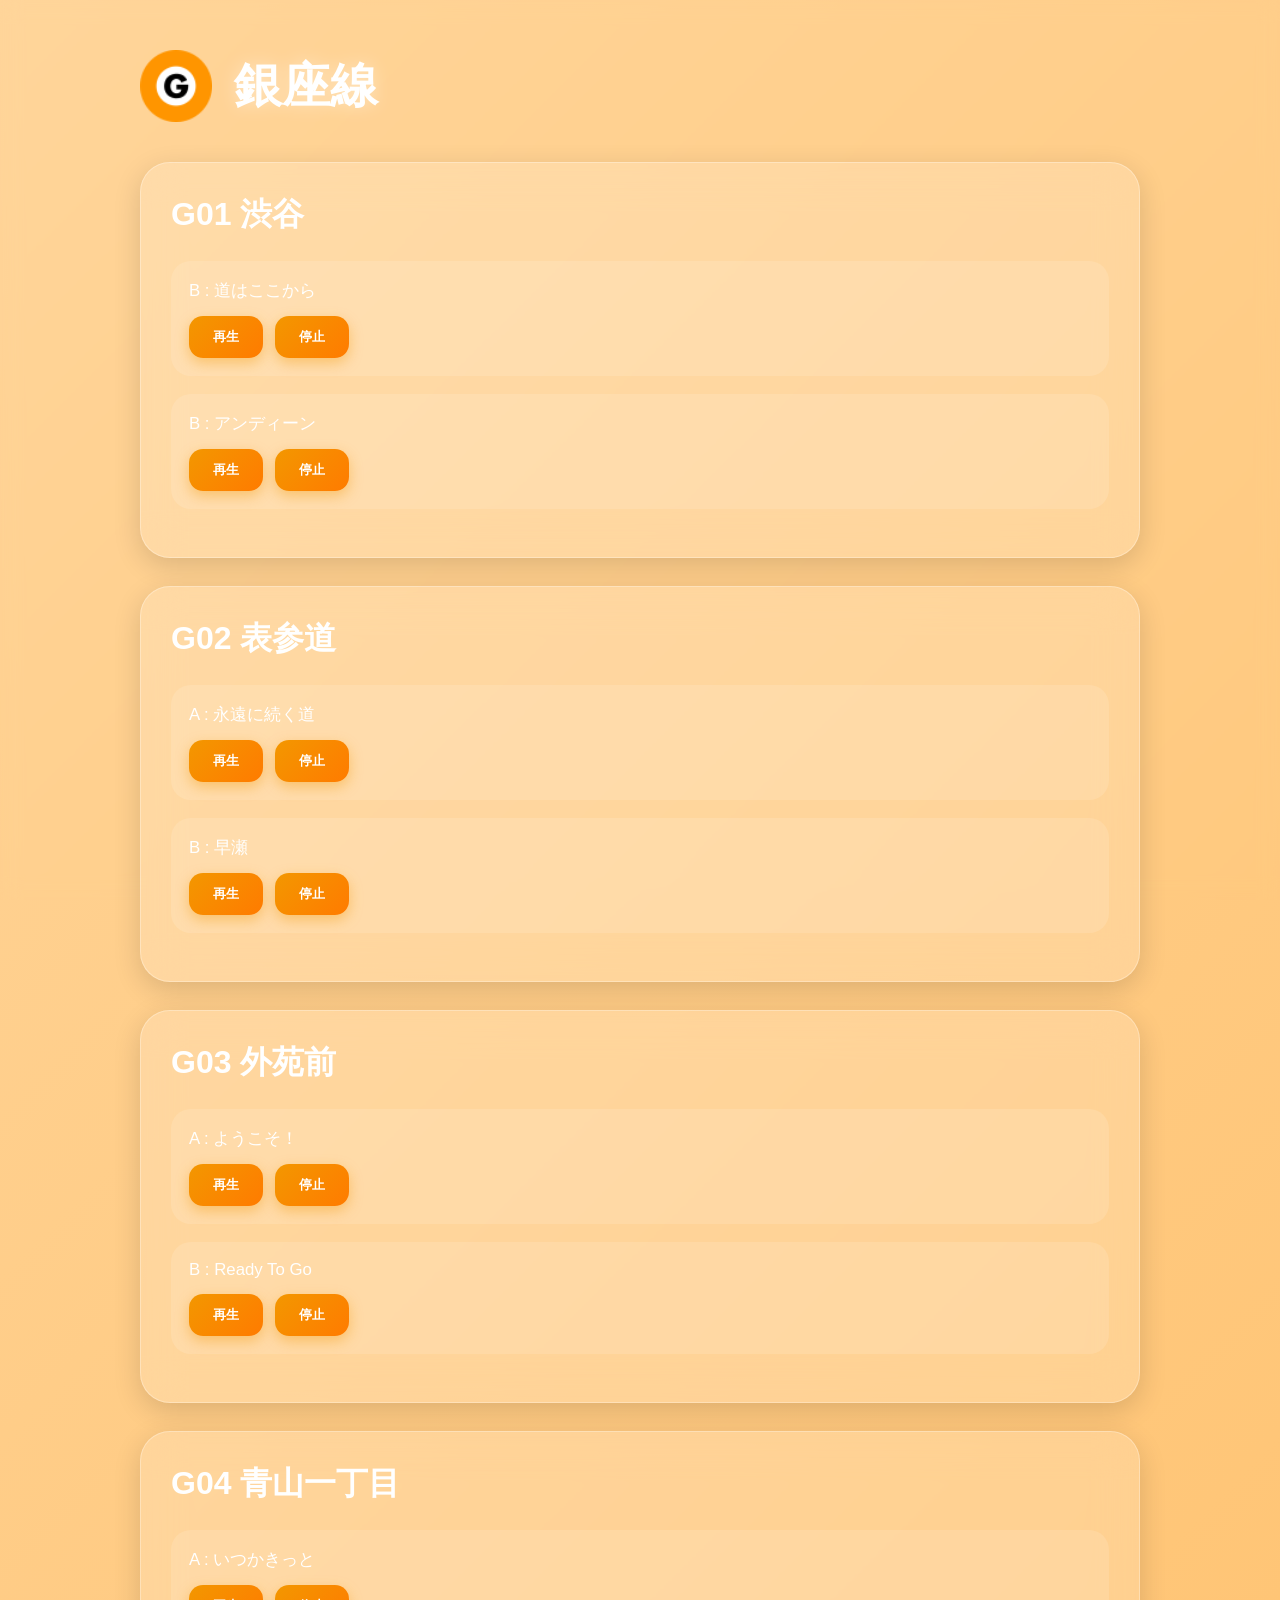
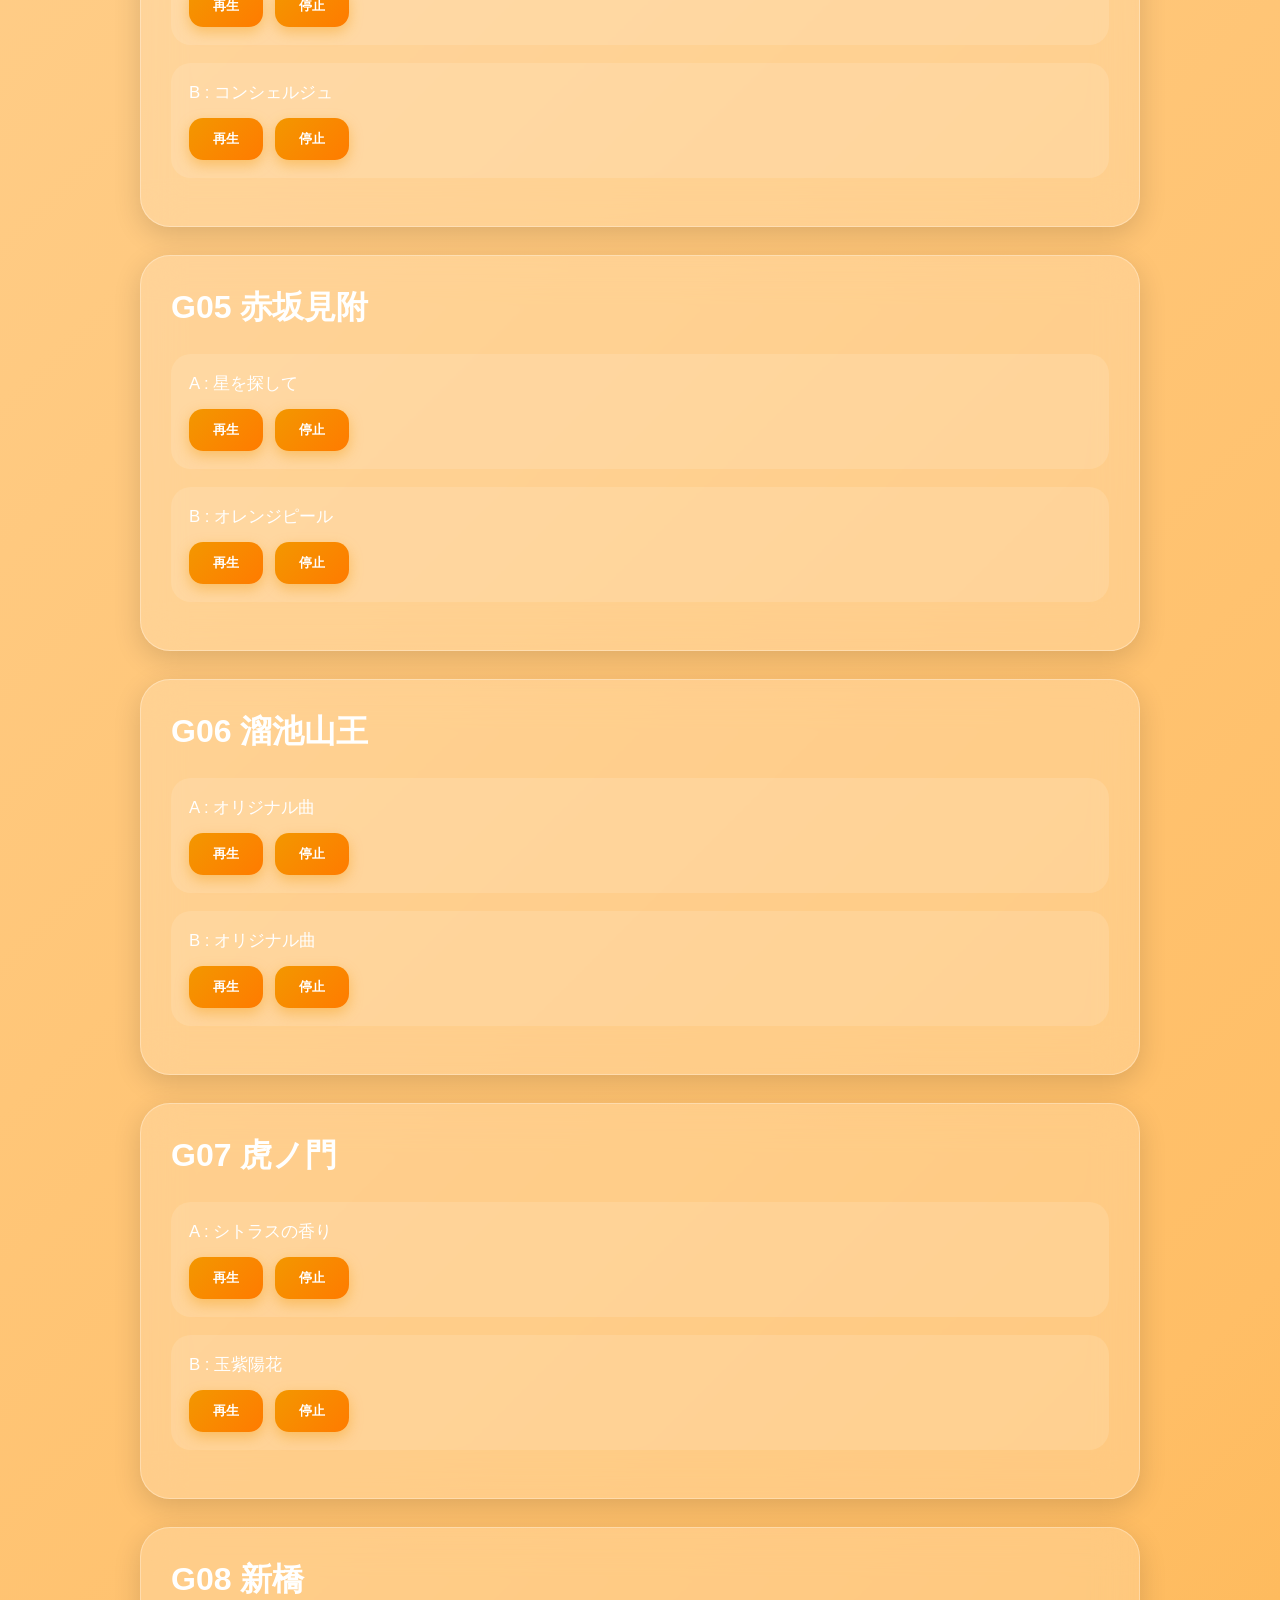
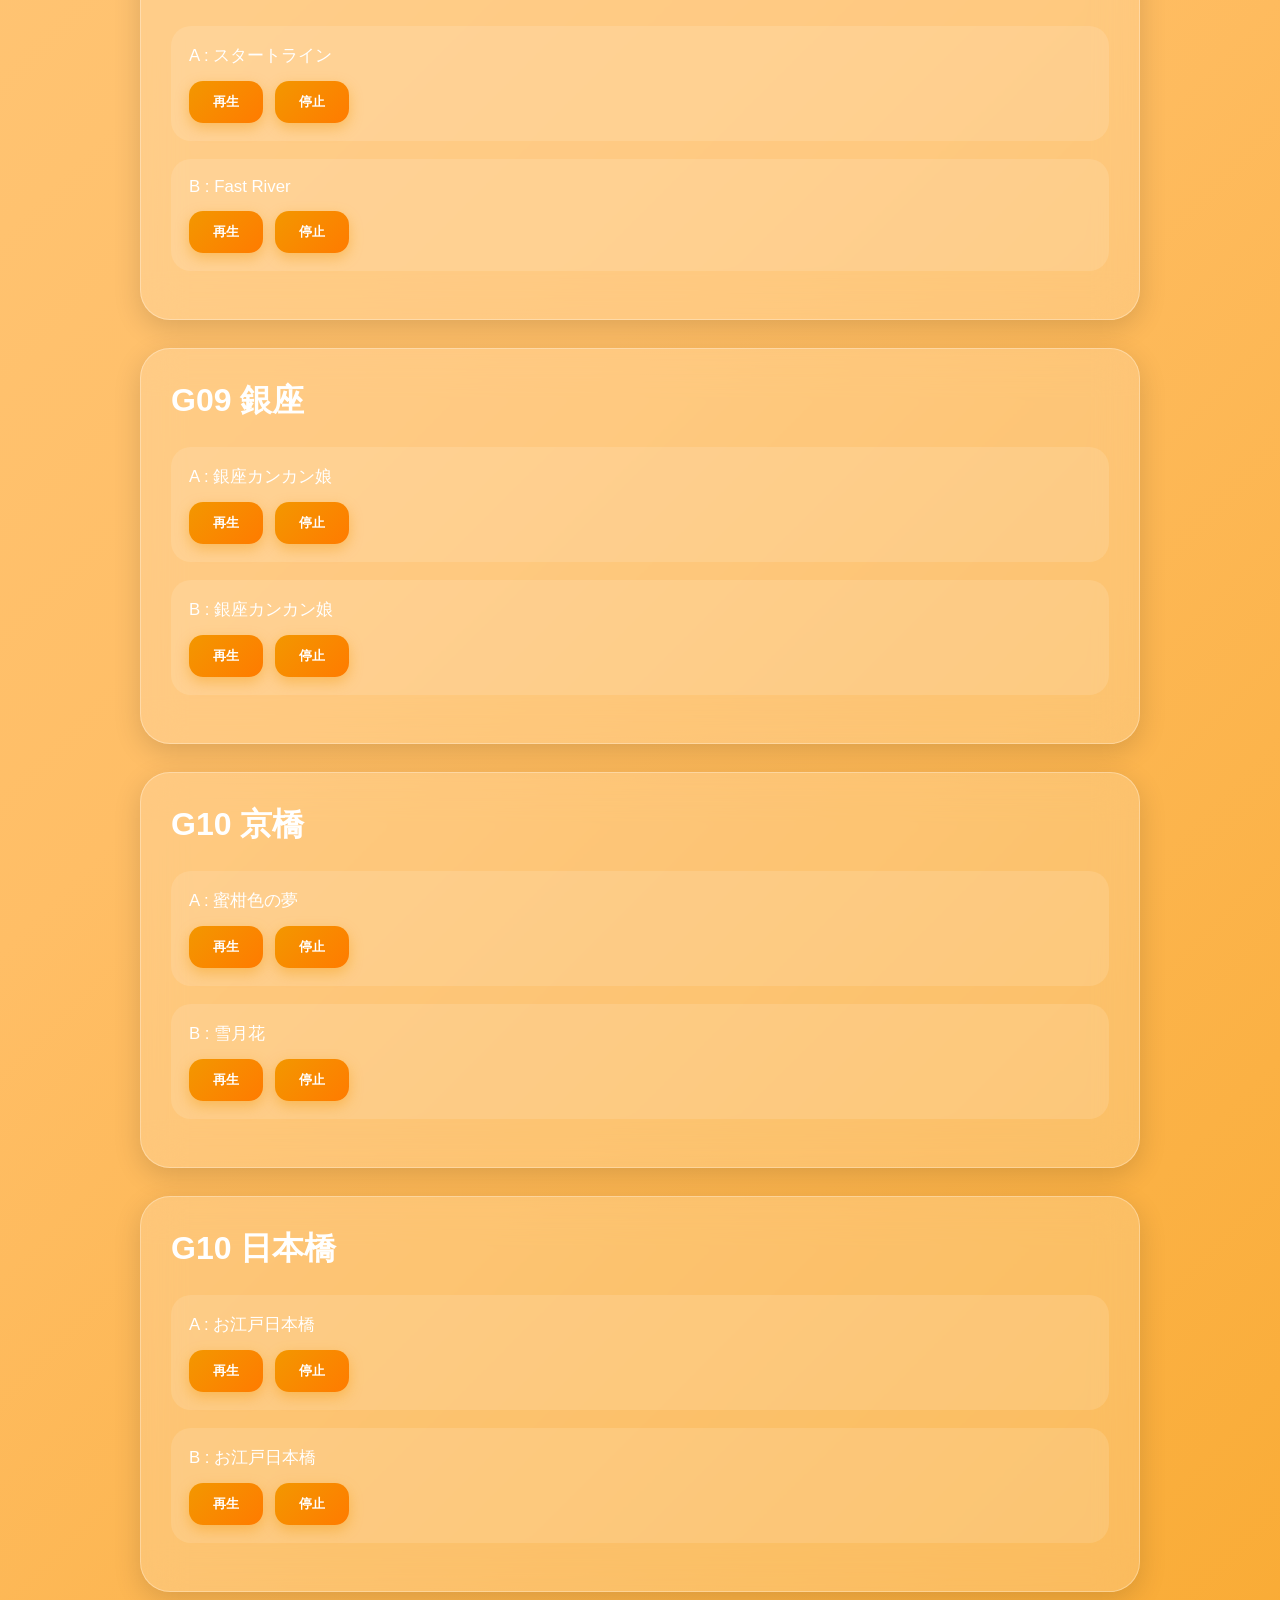
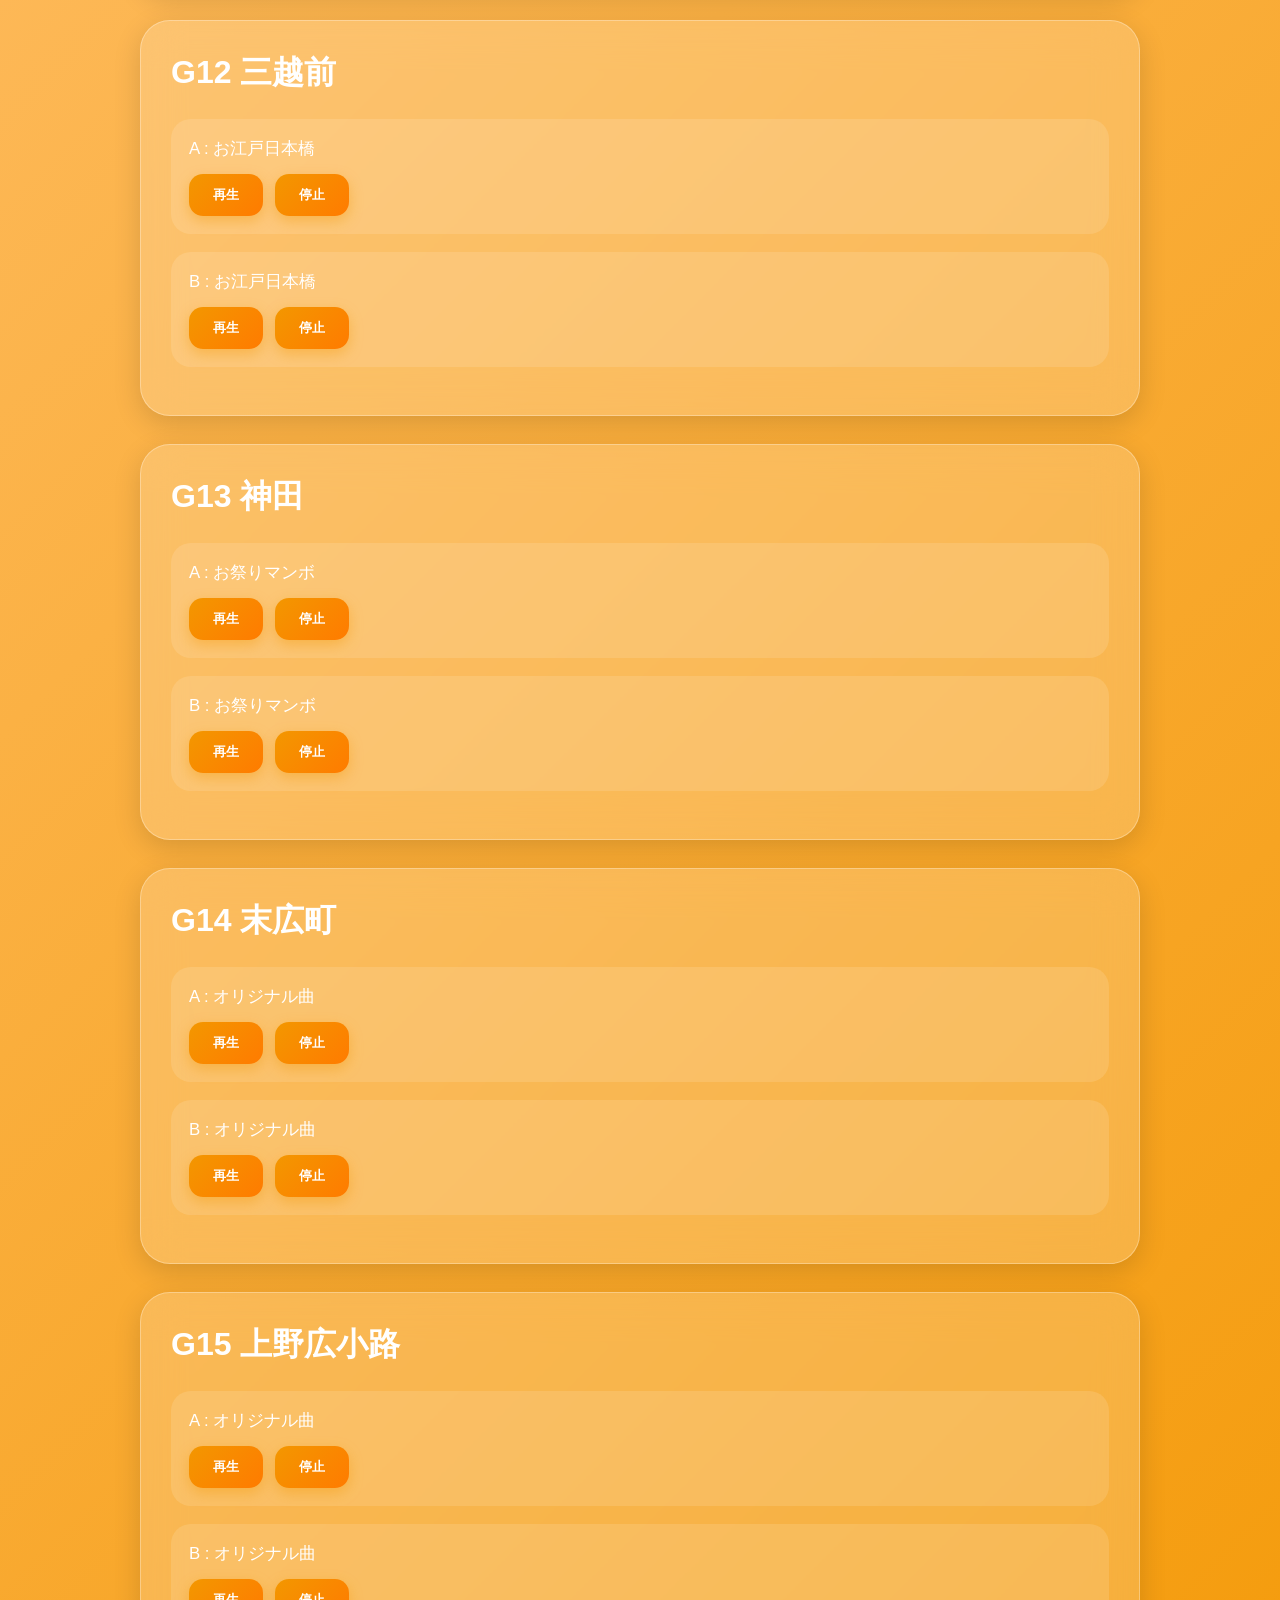
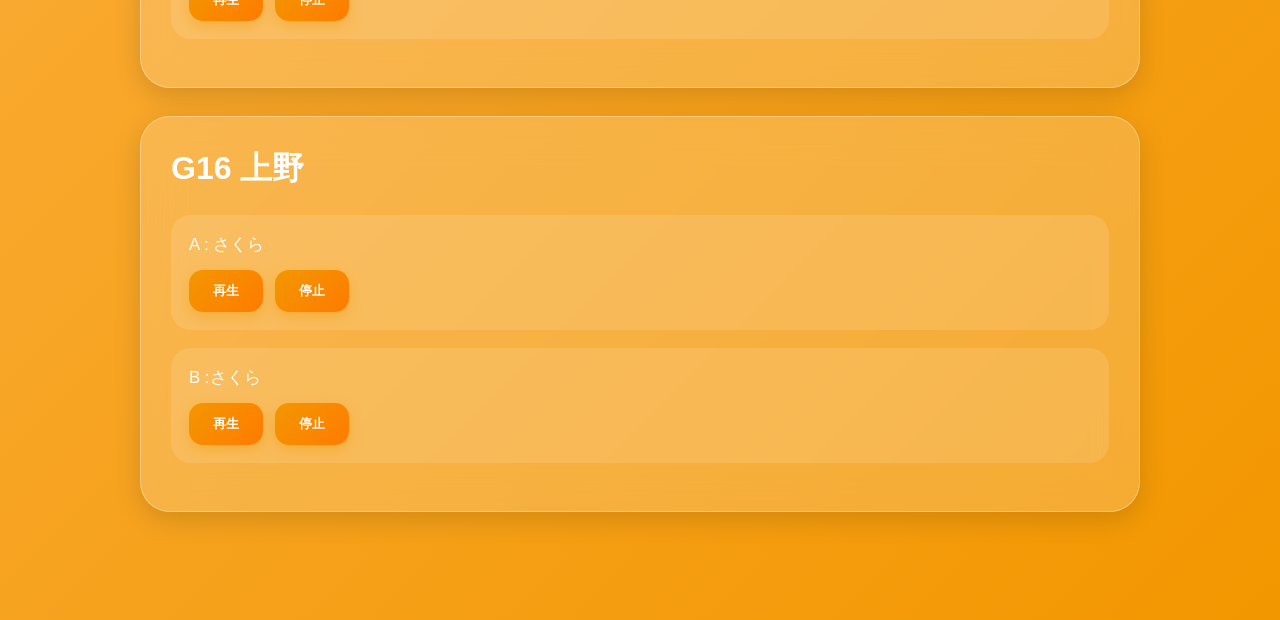
==== ginza-line/index.html @ ce6c0437 "Update index.html" ====
<!DOCTYPE html>
<html lang="ja">
<head>

  <meta charset="UTF-8">

  <meta
    name="viewport"
    content="width=device-width, initial-scale=1.0"
  >

  <title>銀座線 駅メロ</title>

  <link rel="stylesheet" href="style.css">

</head>

<body>

  <div class="bg-image"></div>

  <main class="container">

    <!-- 路線タイトル -->
    <div class="line-title">

      <img
        src="icons/ginza.png"
        class="line-icon"
      >

      <h1>銀座線</h1>

    </div>





    <!-- G01 渋谷 -->
    <section class="station-card">

      <h2 class="station-name">
        G01 渋谷
      </h2>

      <div class="melody-item">

        <div class="melody-title">
          B : 道はここから
        </div>

        <div class="button-group">

        <button onclick="playMusic('audio/G01B1.mp3')">
            再生
          </button>

          <button onclick="stopMusic()">
            停止
          </button>

        </div>

      </div>

      <div class="melody-item">

        <div class="melody-title">
          B : アンディーン
        </div>

        <div class="button-group">

          <button onclick="playMusic('audio/G01B2.mp3')">
            再生
          </button>

          <button onclick="stopMusic()">
            停止
          </button>

        </div>

      </div>

    </section>





    <!-- G02 表参道 -->
    <section class="station-card">

      <h2 class="station-name">
        G02 表参道
      </h2>

      <div class="melody-item">

        <div class="melody-title">
          A : 永遠に続く道
        </div>

        <div class="button-group">

          <button onclick="playMusic('audio/G02A1.mp3')">
            再生
          </button>

          <button onclick="stopMusic()">
            停止
          </button>

        </div>

      </div>

      <div class="melody-item">

        <div class="melody-title">
          B : 早瀬
        </div>

        <div class="button-group">

          <button onclick="playMusic('audio/G02B1.mp3')">
            再生
          </button>

          <button onclick="stopMusic()">
            停止
          </button>

        </div>

      </div>

    </section>





    <!-- G03 外苑前 -->
    <section class="station-card">

      <h2 class="station-name">
        G03 外苑前
      </h2>

      <div class="melody-item">

        <div class="melody-title">
          A : ようこそ！
        </div>

        <div class="button-group">

          <button onclick="playMusic('audio/G03A1.mp3')">
            再生
          </button>

          <button onclick="stopMusic()">
            停止
          </button>

        </div>

      </div>

      <div class="melody-item">

        <div class="melody-title">
          B : Ready To Go
        </div>

        <div class="button-group">

          <button onclick="playMusic('audio/G03B1.mp3')">
            再生
          </button>

          <button onclick="stopMusic()">
            停止
          </button>

        </div>

      </div>

    </section>





    <!-- G04 青山一丁目 -->
    <section class="station-card">

      <h2 class="station-name">
        G04 青山一丁目
      </h2>

      <div class="melody-item">

        <div class="melody-title">
          A : いつかきっと
        </div>

        <div class="button-group">

          <button onclick="playMusic('audio/G04A1.mp3')">
            再生
          </button>

          <button onclick="stopMusic()">
            停止
          </button>

        </div>

      </div>

      <div class="melody-item">

        <div class="melody-title">
          B : コンシェルジュ
        </div>

        <div class="button-group">

          <button onclick="playMusic('audio/G04B1.mp3')">
            再生
          </button>

          <button onclick="stopMusic()">
            停止
          </button>

        </div>

      </div>

    </section>





    <!-- G05 赤坂見附 -->
    <section class="station-card">

      <h2 class="station-name">
        G05 赤坂見附
      </h2>

      <div class="melody-item">

        <div class="melody-title">
          A : 星を探して
        </div>

        <div class="button-group">

          <button onclick="playMusic('audio/G05A1.mp3')">
            再生
          </button>

          <button onclick="stopMusic()">
            停止
          </button>

        </div>

      </div>

      <div class="melody-item">

        <div class="melody-title">
          B : オレンジピール
        </div>

        <div class="button-group">

          <button onclick="playMusic('audio/G05B1.mp3')">
            再生
          </button>

          <button onclick="stopMusic()">
            停止
          </button>

        </div>

      </div>

    </section>





    <!-- G06 溜池山王 -->
    <section class="station-card">

      <h2 class="station-name">
        G06 溜池山王
      </h2>

      <div class="melody-item">

        <div class="melody-title">
          A : オリジナル曲
        </div>

        <div class="button-group">

          <button onclick="playMusic('audio/G06A1.mp3')">
            再生
          </button>

          <button onclick="stopMusic()">
            停止
          </button>

        </div>

      </div>

      <div class="melody-item">

        <div class="melody-title">
          B : オリジナル曲
        </div>

        <div class="button-group">

          <button onclick="playMusic('audio/G06B1.mp3')">
            再生
          </button>

          <button onclick="stopMusic()">
            停止
          </button>

        </div>

      </div>

    </section>





    <!-- G07 虎ノ門 -->
    <section class="station-card">

      <h2 class="station-name">
        G07 虎ノ門
      </h2>

      <div class="melody-item">

        <div class="melody-title">
          A : シトラスの香り
        </div>

        <div class="button-group">

          <button onclick="playMusic('audio/G07A1.mp3')">
            再生
          </button>

          <button onclick="stopMusic()">
            停止
          </button>

        </div>

      </div>

      <div class="melody-item">

        <div class="melody-title">
          B : 玉紫陽花
        </div>

        <div class="button-group">

          <button onclick="playMusic('audio/G07B1.mp3')">
            再生
          </button>

          <button onclick="stopMusic()">
            停止
          </button>

        </div>

      </div>

    </section>





    <!-- G08 新橋 -->
    <section class="station-card">

      <h2 class="station-name">
        G08 新橋
      </h2>

      <div class="melody-item">

        <div class="melody-title">
          A : スタートライン
        </div>

        <div class="button-group">

          <button onclick="playMusic('audio/G08A1.mp3')">
            再生
          </button>

          <button onclick="stopMusic()">
            停止
          </button>

        </div>

      </div>

      <div class="melody-item">

        <div class="melody-title">
          B : Fast River
        </div>

        <div class="button-group">

          <button onclick="playMusic('audio/G08B1.mp3')">
            再生
          </button>

          <button onclick="stopMusic()">
            停止
          </button>

        </div>

      </div>

    </section>





    <!-- G09 銀座 -->
    <section class="station-card">

      <h2 class="station-name">
        G09 銀座
      </h2>

      <div class="melody-item">

        <div class="melody-title">
          A : 銀座カンカン娘
        </div>

        <div class="button-group">

          <button onclick="playMusic('audio/G09A1.mp3')">
            再生
          </button>

          <button onclick="stopMusic()">
            停止
          </button>

        </div>

      </div>

      <div class="melody-item">

        <div class="melody-title">
          B : 銀座カンカン娘
        </div>

        <div class="button-group">

          <button onclick="playMusic('audio/G09B1.mp3')">
            再生
          </button>

          <button onclick="stopMusic()">
            停止
          </button>

        </div>

      </div>

    </section>

    <section class="station-card">

  <h2 class="station-name">
    G10 京橋
  </h2>

  <div class="melody-item">

    <div class="melody-title">
      A : 蜜柑色の夢
    </div>

    <div class="button-group">

      <button onclick="playMusic('audio/G10A1.mp3')">
        再生
      </button>

      <button onclick="stopMusic()">
        停止
      </button>

    </div>

  </div>

      <div class="melody-item">

    <div class="melody-title">
      B : 雪月花
    </div>

    <div class="button-group">

      <button onclick="playMusic('audio/G10B1.mp3')">
        再生
      </button>

      <button onclick="stopMusic()">
        停止
      </button>

    </div>

  </div>
      
</section>

  <section class="station-card">

  <h2 class="station-name">
    G10 日本橋
  </h2>

  <div class="melody-item">

    <div class="melody-title">
      A : お江戸日本橋
    </div>

    <div class="button-group">

      <button onclick="playMusic('audio/G11A1.mp3')">
        再生
      </button>

      <button onclick="stopMusic()">
        停止
      </button>

    </div>

  </div>

      <div class="melody-item">

    <div class="melody-title">
      B : お江戸日本橋
    </div>

    <div class="button-group">

      <button onclick="playMusic('audio/G11B1.mp3')">
        再生
      </button>

      <button onclick="stopMusic()">
        停止
      </button>

    </div>

  </div>
      
</section>

      <section class="station-card">

  <h2 class="station-name">
    G12 三越前
  </h2>

  <div class="melody-item">

    <div class="melody-title">
      A : お江戸日本橋
    </div>

    <div class="button-group">

      <button onclick="playMusic('audio/G12A1.mp3')">
        再生
      </button>

      <button onclick="stopMusic()">
        停止
      </button>

    </div>

  </div>

      <div class="melody-item">

    <div class="melody-title">
      B : お江戸日本橋
    </div>

    <div class="button-group">

      <button onclick="playMusic('audio/G12B1.mp3')">
        再生
      </button>

      <button onclick="stopMusic()">
        停止
      </button>

    </div>

  </div>
      
</section>

      <section class="station-card">

  <h2 class="station-name">
    G13 神田
  </h2>

  <div class="melody-item">

    <div class="melody-title">
      A : お祭りマンボ
    </div>

    <div class="button-group">

      <button onclick="playMusic('audio/G13A1.mp3')">
        再生
      </button>

      <button onclick="stopMusic()">
        停止
      </button>

    </div>

  </div>

      <div class="melody-item">

    <div class="melody-title">
      B : お祭りマンボ
    </div>

    <div class="button-group">

      <button onclick="playMusic('audio/G13B1.mp3')">
        再生
      </button>

      <button onclick="stopMusic()">
        停止
      </button>

    </div>

  </div>
      
</section>

      <section class="station-card">

  <h2 class="station-name">
    G14 末広町
  </h2>

  <div class="melody-item">

    <div class="melody-title">
      A : オリジナル曲
    </div>

    <div class="button-group">

      <button onclick="playMusic('audio/G14A1.mp3')">
        再生
      </button>

      <button onclick="stopMusic()">
        停止
      </button>

    </div>

  </div>

      <div class="melody-item">

    <div class="melody-title">
      B : オリジナル曲
    </div>

    <div class="button-group">

      <button onclick="playMusic('audio/G14B1.mp3')">
        再生
      </button>

      <button onclick="stopMusic()">
        停止
      </button>

    </div>

  </div>
      
</section>

</section>

      <section class="station-card">

  <h2 class="station-name">
    G15 上野広小路
  </h2>

  <div class="melody-item">

    <div class="melody-title">
      A : オリジナル曲
    </div>

    <div class="button-group">

      <button onclick="playMusic('audio/G15A1.mp3')">
        再生
      </button>

      <button onclick="stopMusic()">
        停止
      </button>

    </div>

  </div>

      <div class="melody-item">

    <div class="melody-title">
      B : オリジナル曲
    </div>

    <div class="button-group">

      <button onclick="playMusic('audio/G15B1.mp3')">
        再生
      </button>

      <button onclick="stopMusic()">
        停止
      </button>

    </div>

  </div>
      
</section>

    </section>

      <section class="station-card">

  <h2 class="station-name">
    G16 上野
  </h2>

  <div class="melody-item">

    <div class="melody-title">
      A : さくら
    </div>

    <div class="button-group">

      <button onclick="playMusic('audio/G16A1.mp3')">
        再生
      </button>

      <button onclick="stopMusic()">
        停止
      </button>

    </div>

  </div>

      <div class="melody-item">

    <div class="melody-title">
      B :さくら 
    </div>

    <div class="button-group">

      <button onclick="playMusic('audio/G16B1.mp3')">
        再生
      </button>

      <button onclick="stopMusic()">
        停止
      </button>

    </div>

  </div>
      
</section>


    
  </main>
  
<audio id="audio-player"></audio>
  
  <script src="script.js"></script>

</body>
</html>
---- ginza-line/style.css ----
*{
  margin:0;
  padding:0;
  box-sizing:border-box;
}

body{

  font-family:
    "Hiragino Sans",
    "Yu Gothic",
    sans-serif;

  min-height:100vh;

  overflow-x:hidden;

  color:white;

  background:
    linear-gradient(
      135deg,
      #ffd59a,
      #ffbe66,
      #f39700
    );
}

/* 背景車両 */
.bg-image{

  position:fixed;

  inset:0;

  background-image:
    url("images/ginza_train.png");

  background-size:cover;
  background-position:center;

  opacity:0.13;

  z-index:-2;
}

/* ガラス */
body::before{

  content:"";

  position:fixed;

  inset:0;

  backdrop-filter:blur(10px);

  z-index:-1;
}

.container{

  width:min(1000px,90%);

  margin:auto;

  padding:
    50px 0 80px;
}

/* 路線タイトル */
.line-title{

  display:flex;

  align-items:center;

  gap:22px;

  margin-bottom:40px;
}

/* 路線画像 */
.line-icon{

  width:72px;
  height:72px;

  object-fit:contain;
}

/* タイトル */
.line-title h1{

  font-size:3rem;

  text-shadow:
    0 0 18px rgba(255,255,255,0.4);
}

/* 駅カード */
.station-card{

  background:
    rgba(255,255,255,0.18);

  border:
    1px solid rgba(255,255,255,0.3);

  backdrop-filter:blur(20px);

  border-radius:30px;

  padding:30px;

  margin-bottom:28px;

  box-shadow:
    0 8px 28px rgba(0,0,0,0.14);
}

/* 駅名 */
.station-name{

  font-size:2rem;

  margin-bottom:24px;
}

/* 曲 */
.melody-item{

  background:
    rgba(255,255,255,0.12);

  border-radius:20px;

  padding:18px;

  margin-bottom:18px;
}

/* 曲名 */
.melody-title{

  font-size:1.05rem;

  margin-bottom:14px;
}

/* ボタン */
.button-group{

  display:flex;

  gap:12px;
}

button{

  border:none;

  padding:
    12px 24px;

  border-radius:14px;

  cursor:pointer;

  font-weight:bold;

  color:white;

  background:
    linear-gradient(
      135deg,
      #f39700,
      #ff7b00
    );

  transition:0.25s;

  box-shadow:
    0 5px 14px rgba(243,151,0,0.4);
}

button:hover{

  transform:
    scale(1.04);
}

/* スマホ */
@media(max-width:700px){

  .line-title{

    flex-direction:column;

    align-items:flex-start;
  }

  .line-title h1{

    font-size:2.2rem;
  }

  .station-name{

    font-size:1.5rem;
  }

  .button-group{

    flex-direction:column;
  }

  button{

    width:100%;
  }

}
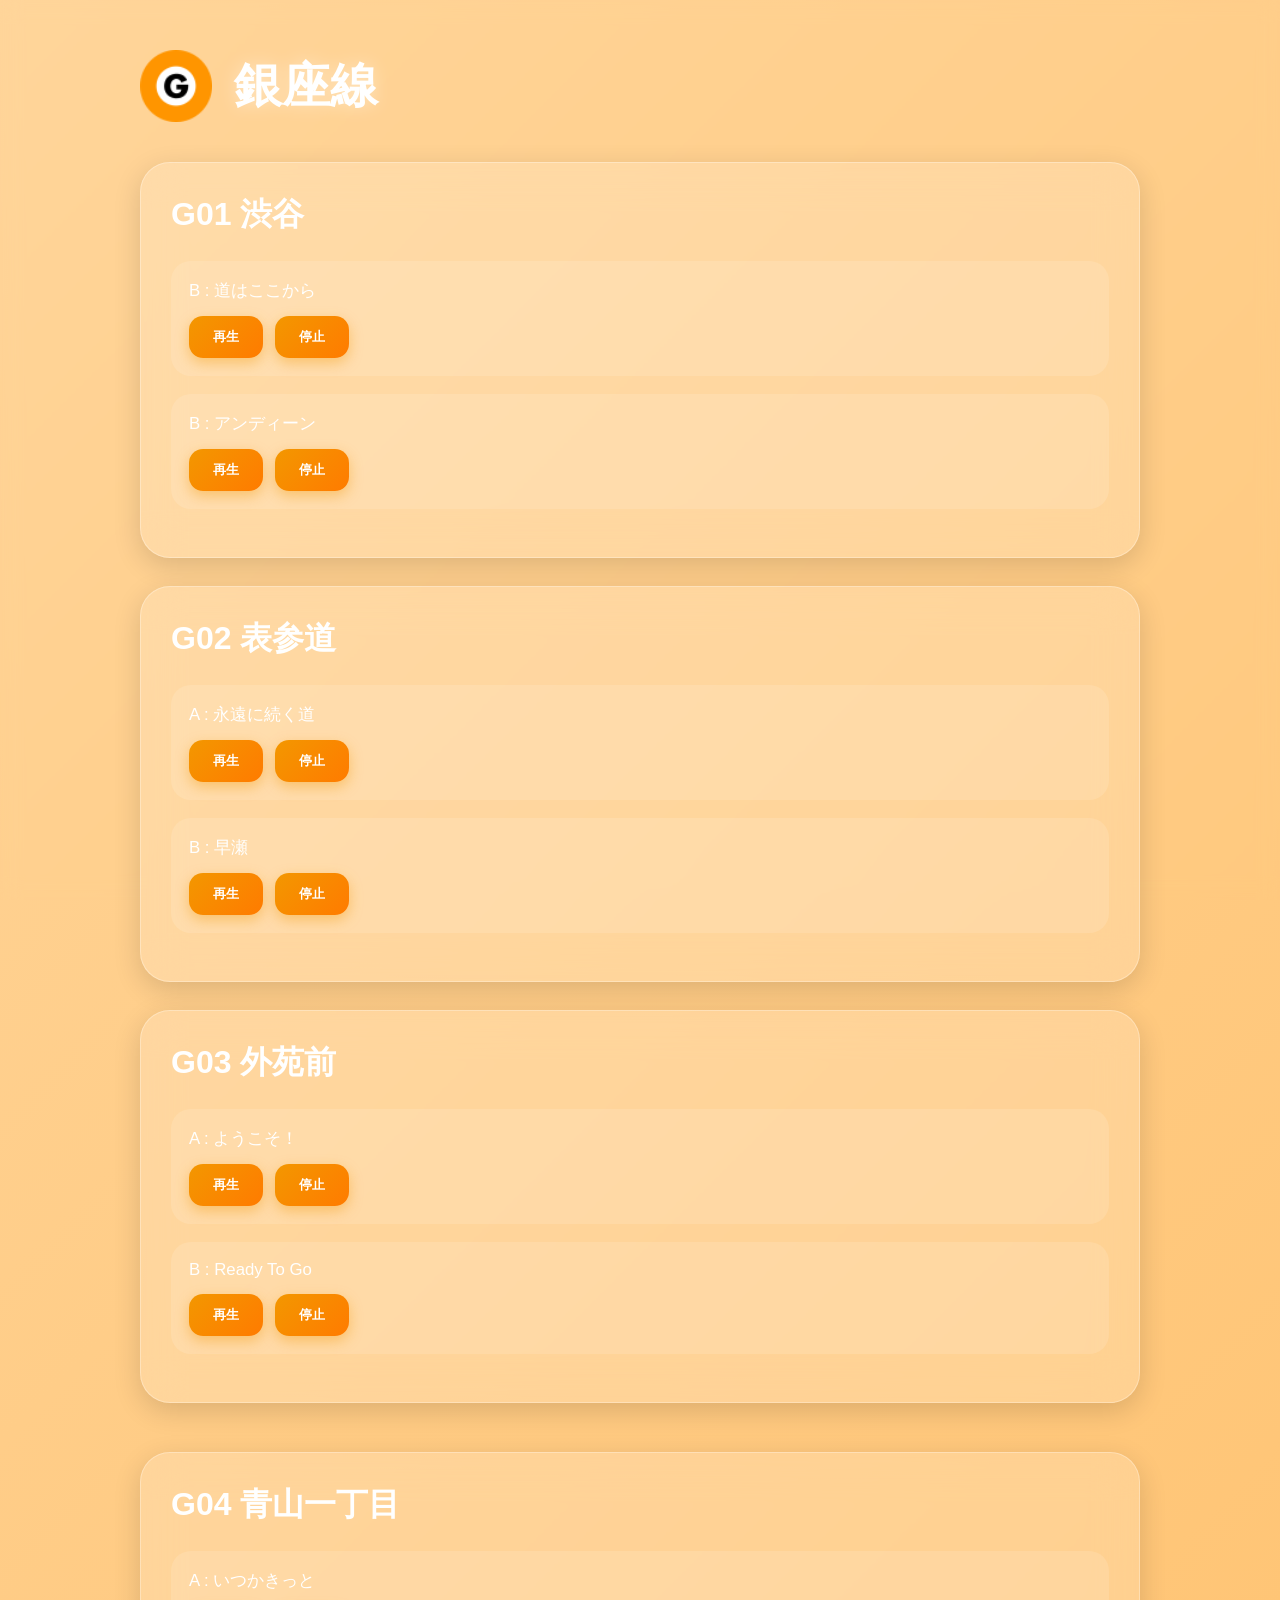
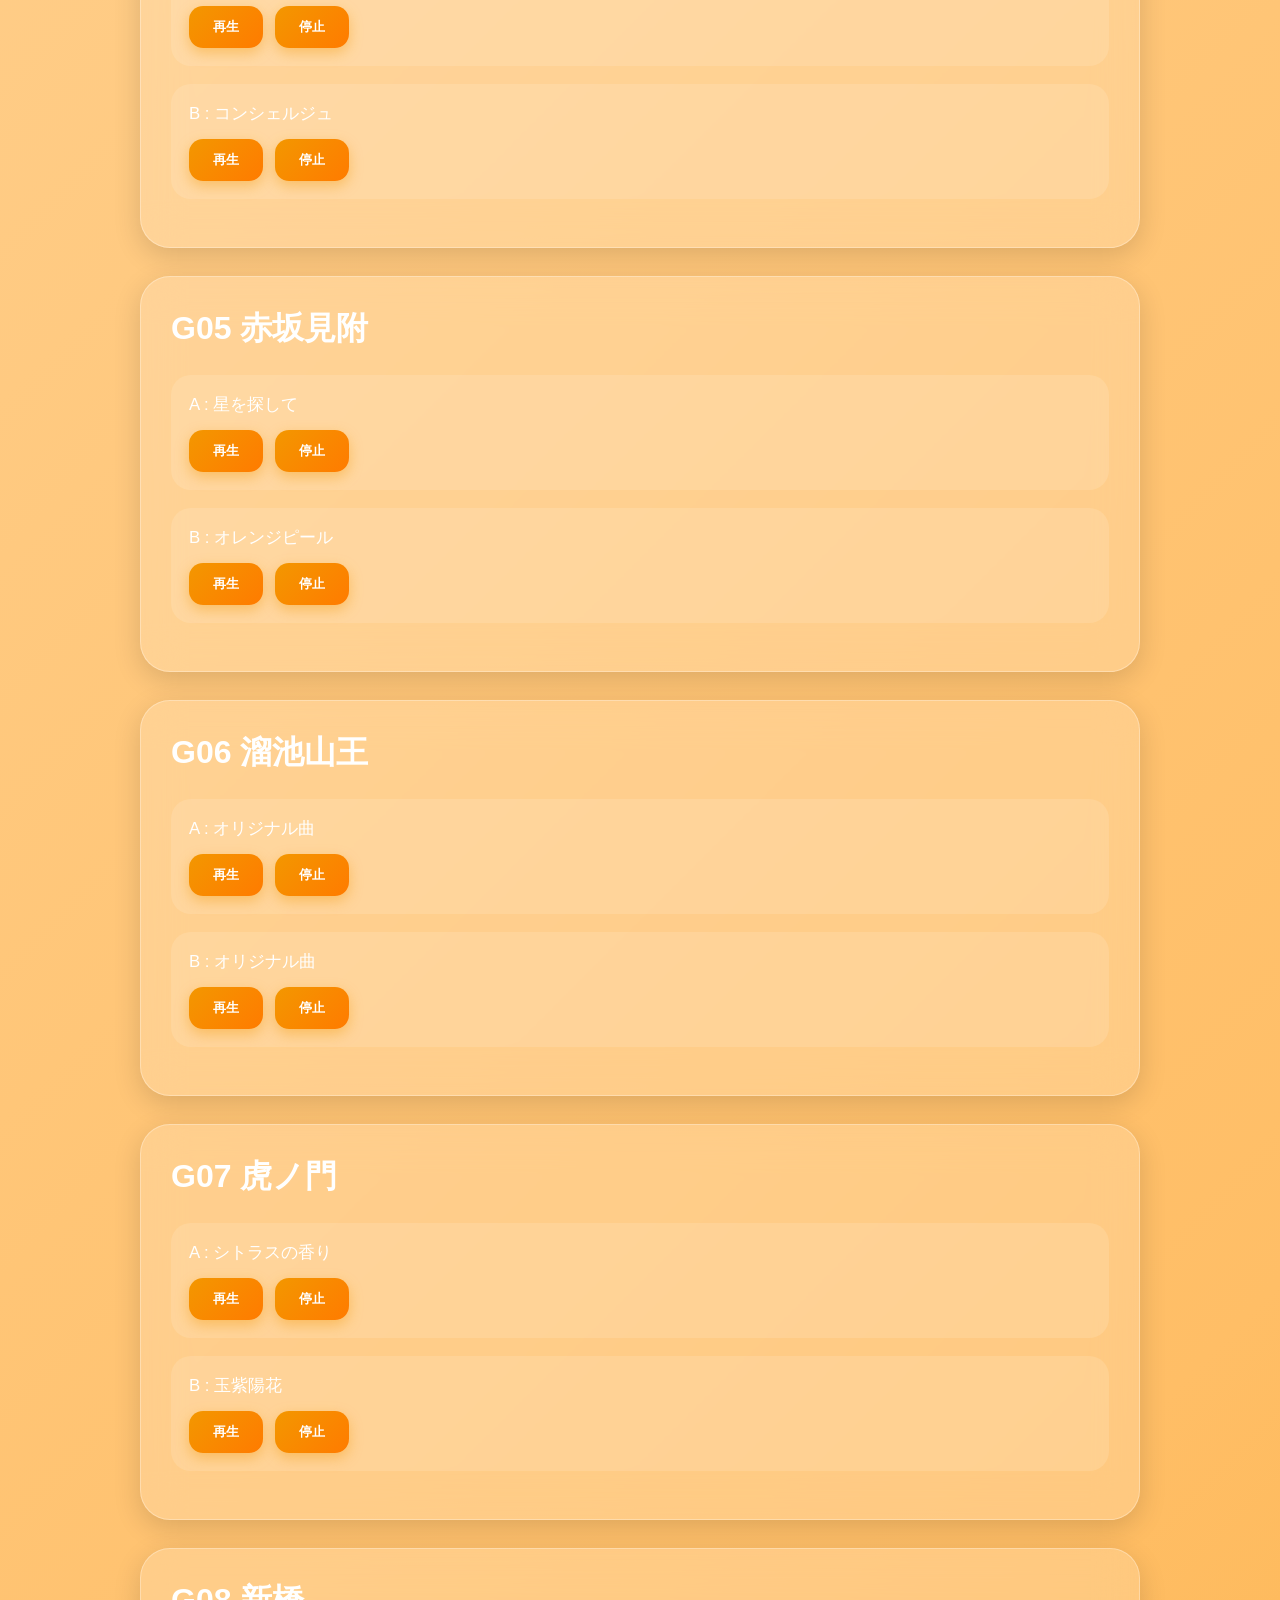
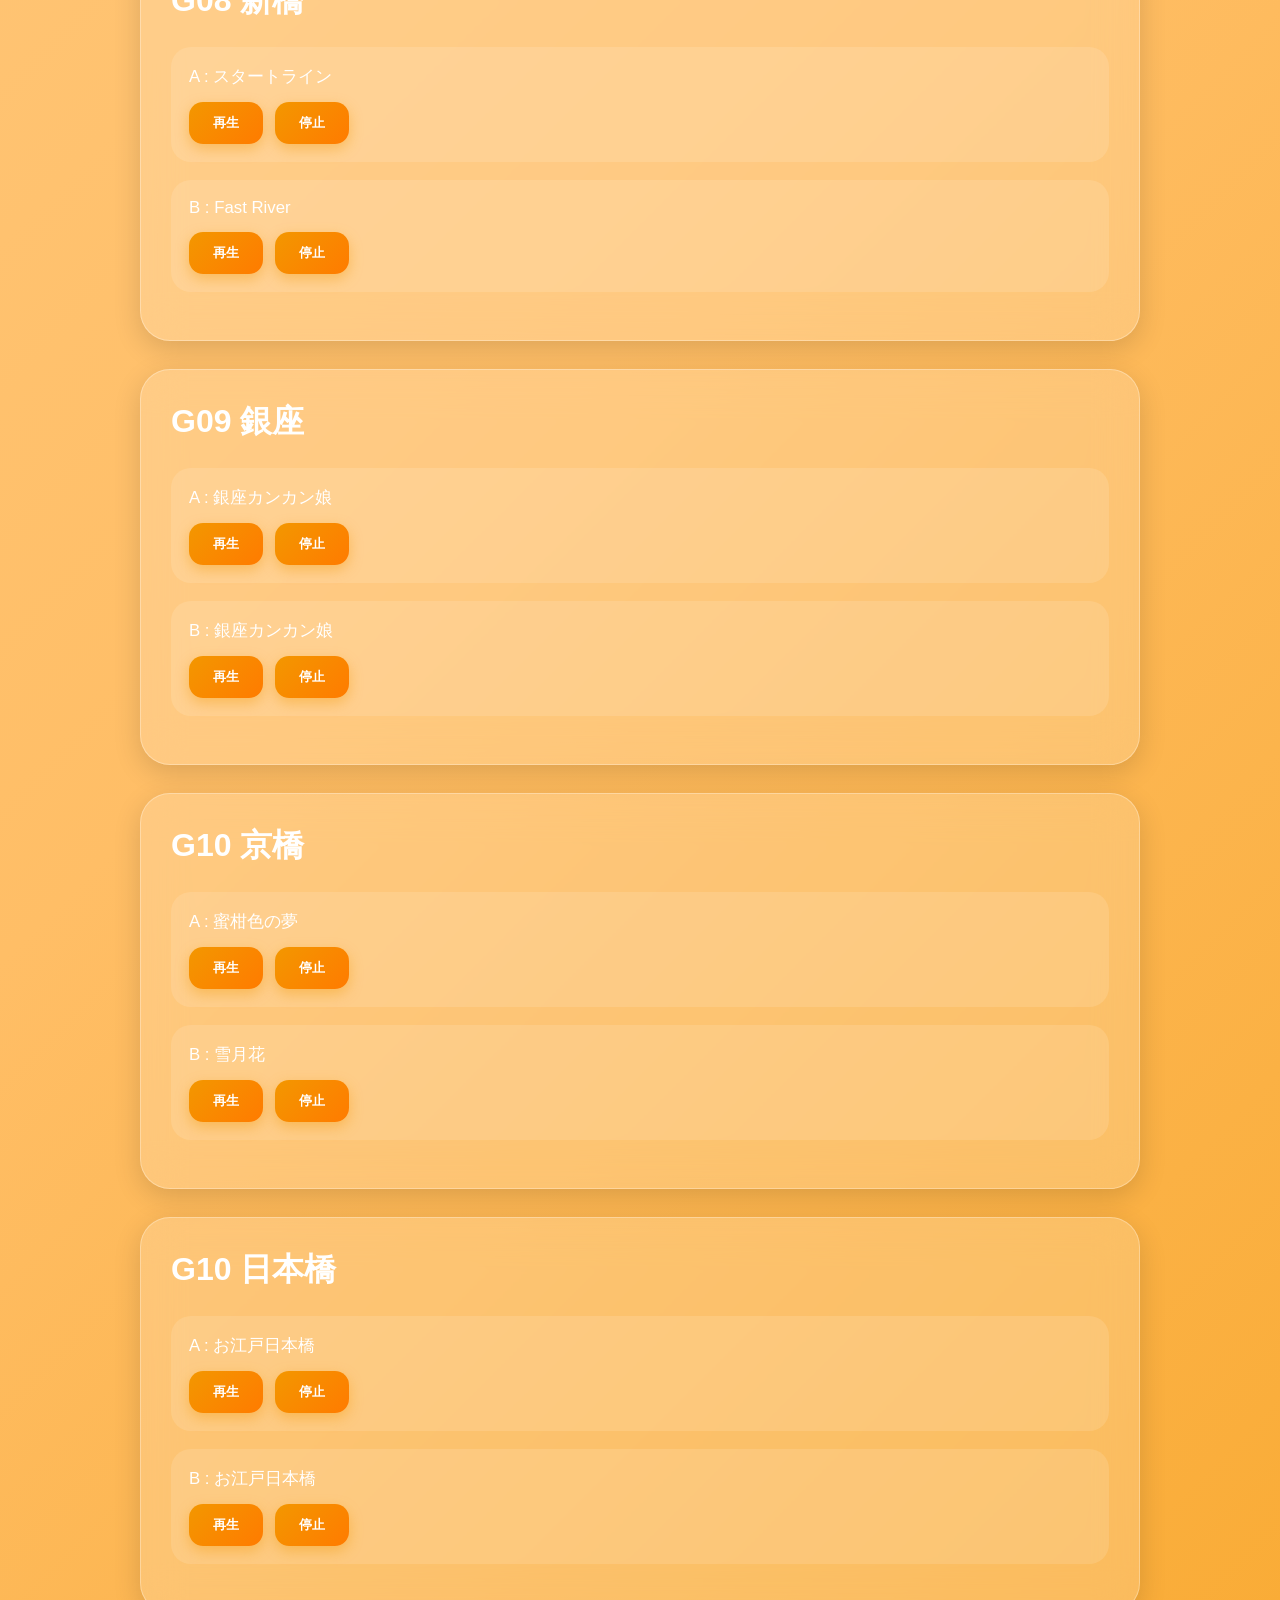
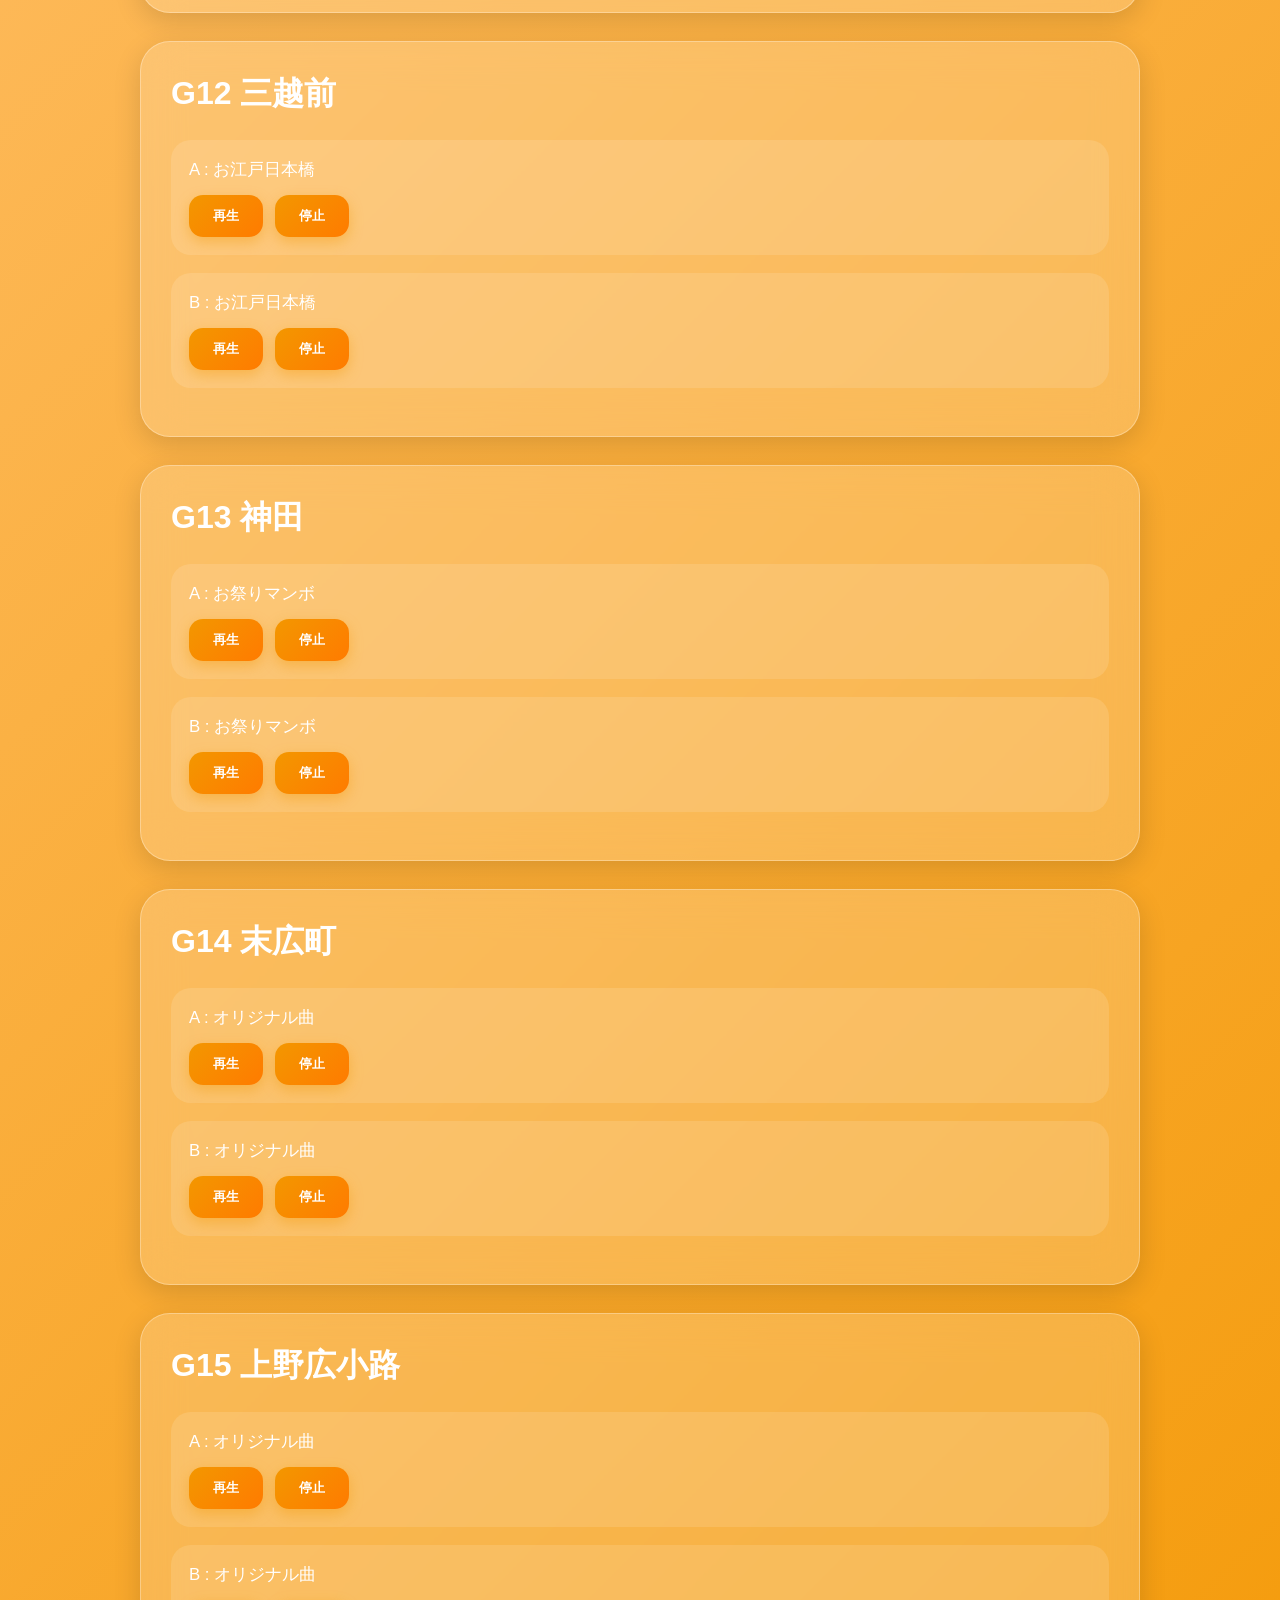
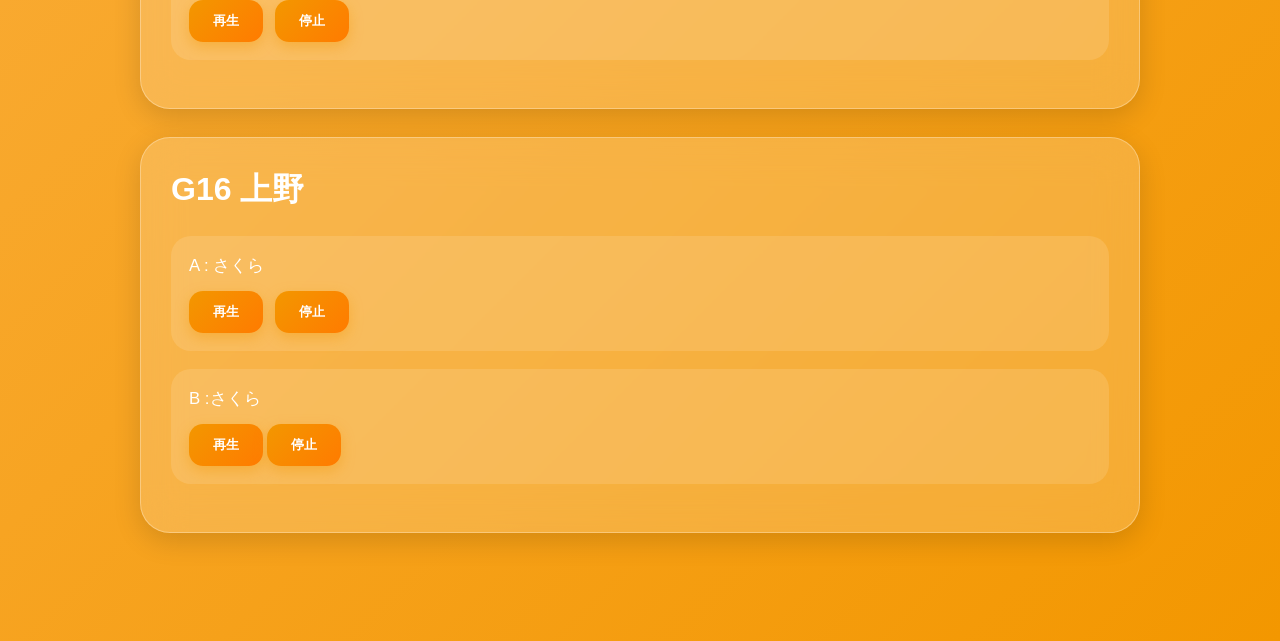
==== commit 24313c21: "Update index.html" ====
--- a/ginza-line/index.html
+++ b/ginza-line/index.html
@@ -1,862 +1,535 @@
 <!DOCTYPE html>
 <html lang="ja">
 <head>
-
   <meta charset="UTF-8">
-
   <meta
     name="viewport"
     content="width=device-width, initial-scale=1.0"
   >
-
   <title>銀座線 駅メロ</title>
-
   <link rel="stylesheet" href="style.css">
-
 </head>
-
 <body>
-
   <div class="bg-image"></div>
-
   <main class="container">
-
     <!-- 路線タイトル -->
     <div class="line-title">
-
-      <img
+    <img
         src="icons/ginza.png"
         class="line-icon"
       >
-
       <h1>銀座線</h1>
-
-    </div>
-
-
-
-
-
+    </div>
     <!-- G01 渋谷 -->
     <section class="station-card">
-
       <h2 class="station-name">
         G01 渋谷
       </h2>
-
-      <div class="melody-item">
-
+      <div class="melody-item">
         <div class="melody-title">
           B : 道はここから
         </div>
-
-        <div class="button-group">
-
+        <div class="button-group">
         <button onclick="playMusic('audio/G01B1.mp3')">
             再生
           </button>
-
-          <button onclick="stopMusic()">
-            停止
-          </button>
-
-        </div>
-
-      </div>
-
-      <div class="melody-item">
-
+          <button onclick="stopMusic()">
+            停止
+          </button>
+        </div>
+      </div>
+      <div class="melody-item">
         <div class="melody-title">
           B : アンディーン
         </div>
-
-        <div class="button-group">
-
+        <div class="button-group">
           <button onclick="playMusic('audio/G01B2.mp3')">
             再生
           </button>
-
-          <button onclick="stopMusic()">
-            停止
-          </button>
-
-        </div>
-
-      </div>
-
-    </section>
-
-
-
-
-
+          <button onclick="stopMusic()">
+            停止
+          </button>
+        </div>
+      </div>
+    </section>
     <!-- G02 表参道 -->
     <section class="station-card">
-
       <h2 class="station-name">
         G02 表参道
       </h2>
-
-      <div class="melody-item">
-
+      <div class="melody-item">
         <div class="melody-title">
           A : 永遠に続く道
         </div>
-
         <div class="button-group">
 
           <button onclick="playMusic('audio/G02A1.mp3')">
             再生
           </button>
+          <button onclick="stopMusic()">
+            停止
+          </button>
+        </div>
+      </div>
+      <div class="melody-item">
+        <div class="melody-title">
+          B : 早瀬
+        </div>
+        <div class="button-group">
+          <button onclick="playMusic('audio/G02B1.mp3')">
+            再生
+          </button>
+          <button onclick="stopMusic()">
+            停止
+          </button>
+        </div>
+      </div>
+    </section>
+    <!-- G03 外苑前 -->
+    <section class="station-card">
+      <h2 class="station-name">
+        G03 外苑前
+      </h2>
+      <div class="melody-item">
+        <div class="melody-title">
+          A : ようこそ！
+        </div>
+        <div class="button-group">
+          <button onclick="playMusic('audio/G03A1.mp3')">
+            再生
+          </button>
+          <button onclick="stopMusic()">
+            停止
+          </button>
+        </div>
+      </div>
+      <div class="melody-item">
+        <div class="melody-title">
+          B : Ready To Go
+        </div>
+        <div class="button-group">
+          <button onclick="playMusic('audio/G03B1.mp3')">
+            再生
+          </button>
+          <button onclick="stopMusic()">
+            停止
+          </button>
+        </div>
+      </div>
+    </section>
+　   <!-- G04 青山一丁目 -->
+    <section class="station-card">
+      <h2 class="station-name">
+        G04 青山一丁目
+      </h2>
+      <div class="melody-item">
+        <div class="melody-title">
+          A : いつかきっと
+        </div>
+        <div class="button-group">
+          <button onclick="playMusic('audio/G04A1.mp3')">
+            再生
+          </button>
+          <button onclick="stopMusic()">
+            停止
+          </button>
+        </div>
+      </div>
+      <div class="melody-item">
+        <div class="melody-title">
+          B : コンシェルジュ
+        </div>
+        <div class="button-group">
+          <button onclick="playMusic('audio/G04B1.mp3')">
+            再生
+          </button>
+          <button onclick="stopMusic()">
+            停止
+          </button>
+        </div>
+      </div>
+    </section>
+    <!-- G05 赤坂見附 -->
+    <section class="station-card">
+      <h2 class="station-name">
+        G05 赤坂見附
+      </h2>
+      <div class="melody-item">
+        <div class="melody-title">
+          A : 星を探して
+        </div>
+        <div class="button-group">
+          <button onclick="playMusic('audio/G05A1.mp3')">
+            再生
+          </button>
+          <button onclick="stopMusic()">
+            停止
+          </button>
+        </div>
+      </div>
+      <div class="melody-item">
+        <div class="melody-title">
+          B : オレンジピール
+        </div>
+        <div class="button-group">
+          <button onclick="playMusic('audio/G05B1.mp3')">
+            再生
+          </button>
+          <button onclick="stopMusic()">
+            停止
+          </button>
+        </div>
+      </div>
+    </section>
+    <!-- G06 溜池山王 -->
+    <section class="station-card">
+      <h2 class="station-name">
+        G06 溜池山王
+      </h2>
+      <div class="melody-item">
+        <div class="melody-title">
+          A : オリジナル曲
+        </div>
+        <div class="button-group">
+          <button onclick="playMusic('audio/G06A1.mp3')">
+            再生
+          </button>
+          <button onclick="stopMusic()">
+            停止
+          </button>
+        </div>
+      </div>
+      <div class="melody-item">
+        <div class="melody-title">
+          B : オリジナル曲
+        </div>
+        <div class="button-group">
+          <button onclick="playMusic('audio/G06B1.mp3')">
+            再生
+          </button>
+          <button onclick="stopMusic()">
+            停止
+          </button>
+        </div>
+      </div>
+    </section>
+    <!-- G07 虎ノ門 -->
+    <section class="station-card">
+      <h2 class="station-name">
+        G07 虎ノ門
+      </h2>
+      <div class="melody-item">
+        <div class="melody-title">
+          A : シトラスの香り
+        </div>
+        <div class="button-group">
+          <button onclick="playMusic('audio/G07A1.mp3')">
+            再生
+          </button>
+          <button onclick="stopMusic()">
+            停止
+          </button>
+        </div>
+      </div>
+      <div class="melody-item">
+        <div class="melody-title">
+          B : 玉紫陽花
+        </div>
+        <div class="button-group">
+          <button onclick="playMusic('audio/G07B1.mp3')">
+            再生
+          </button>
+          <button onclick="stopMusic()">
+            停止
+          </button>
+        </div>
+      </div>
+    </section>
+    <!-- G08 新橋 -->
+    <section class="station-card">
+      <h2 class="station-name">
+        G08 新橋
+      </h2>
+      <div class="melody-item">
+        <div class="melody-title">
+          A : スタートライン
+        </div>
+        <div class="button-group">
+          <button onclick="playMusic('audio/G08A1.mp3')">
+            再生
+          </button>
+          <button onclick="stopMusic()">
+            停止
+          </button>
+        </div>
+      </div>
+      <div class="melody-item">
+        <div class="melody-title">
+          B : Fast River
+        </div>
+        <div class="button-group">
+          <button onclick="playMusic('audio/G08B1.mp3')">
+            再生
+          </button>
+          <button onclick="stopMusic()">
+            停止
+          </button>
+        </div>
+      </div>
+    </section>
+    <!-- G09 銀座 -->
+    <section class="station-card">
+      <h2 class="station-name">
+        G09 銀座
+      </h2>
+      <div class="melody-item">
+        <div class="melody-title">
+          A : 銀座カンカン娘
+        </div>
+        <div class="button-group">
+          <button onclick="playMusic('audio/G09A1.mp3')">
+            再生
+          </button>
+          <button onclick="stopMusic()">
+            停止
+          </button>
+        </div>
+      </div>
+      <div class="melody-item">
+        <div class="melody-title">
+          B : 銀座カンカン娘
+        </div>
+        <div class="button-group">
+          <button onclick="playMusic('audio/G09B1.mp3')">
+            再生
+          </button>
+          <button onclick="stopMusic()">
+            停止
+          </button>
+        </div>
+      </div>
+    </section>
+    <section class="station-card">
+  <h2 class="station-name">
+    G10 京橋
+  </h2>
+  <div class="melody-item">
+    <div class="melody-title">
+      A : 蜜柑色の夢
+    </div>
+    <div class="button-group">
+      <button onclick="playMusic('audio/G10A1.mp3')">
+        再生
+      </button>
+      <button onclick="stopMusic()">
+        停止
+      </button>
+    </div>
+  </div>
+      <div class="melody-item">
+    <div class="melody-title">
+      B : 雪月花
+    </div>
+    <div class="button-group">
+      <button onclick="playMusic('audio/G10B1.mp3')">
+        再生
+      </button>
+      <button onclick="stopMusic()">
+        停止
+      </button>
+    </div>
+  </div>
+</section>
+  <section class="station-card">
+  <h2 class="station-name">
+    G10 日本橋
+  </h2>
+  <div class="melody-item">
+    <div class="melody-title">
+      A : お江戸日本橋
+    </div>
+    <div class="button-group">
+      <button onclick="playMusic('audio/G11A1.mp3')">
+        再生
+      </button>
+      <button onclick="stopMusic()">
+        停止
+      </button>
+    </div>
+  </div>
+      <div class="melody-item">
+    <div class="melody-title">
+      B : お江戸日本橋
+    </div>
+    <div class="button-group">
+      <button onclick="playMusic('audio/G11B1.mp3')">
+        再生
+      </button>
+      <button onclick="stopMusic()">
+        停止
+      </button>
+    </div>
+  </div>
+</section>
+      <section class="station-card">
+  <h2 class="station-name">
+    G12 三越前
+  </h2>
+  <div class="melody-item">
+    <div class="melody-title">
+      A : お江戸日本橋
+    </div>
+    <div class="button-group">
+      <button onclick="playMusic('audio/G12A1.mp3')">
+        再生
+      </button>
+      <button onclick="stopMusic()">
+        停止
+      </button>
+    </div>
+  </div>
+      <div class="melody-item">
+    <div class="melody-title">
+      B : お江戸日本橋
+    </div>
+    <div class="button-group">
+      <button onclick="playMusic('audio/G12B1.mp3')">
+        再生
+      </button>
+      <button onclick="stopMusic()">
+        停止
+      </button>
+    </div>
+  </div>
+</section>
+      <section class="station-card">
+  <h2 class="station-name">
+    G13 神田
+  </h2>
+  <div class="melody-item">
 
-          <button onclick="stopMusic()">
-            停止
-          </button>
-
-        </div>
-
-      </div>
-
-      <div class="melody-item">
-
-        <div class="melody-title">
-          B : 早瀬
-        </div>
-
-        <div class="button-group">
-
-          <button onclick="playMusic('audio/G02B1.mp3')">
-            再生
-          </button>
-
-          <button onclick="stopMusic()">
-            停止
-          </button>
-
-        </div>
-
-      </div>
-
-    </section>
-
-
-
-
-
-    <!-- G03 外苑前 -->
-    <section class="station-card">
-
-      <h2 class="station-name">
-        G03 外苑前
-      </h2>
-
-      <div class="melody-item">
-
-        <div class="melody-title">
-          A : ようこそ！
-        </div>
-
-        <div class="button-group">
-
-          <button onclick="playMusic('audio/G03A1.mp3')">
-            再生
-          </button>
-
-          <button onclick="stopMusic()">
-            停止
-          </button>
-
-        </div>
-
-      </div>
-
-      <div class="melody-item">
-
-        <div class="melody-title">
-          B : Ready To Go
-        </div>
-
-        <div class="button-group">
-
-          <button onclick="playMusic('audio/G03B1.mp3')">
-            再生
-          </button>
-
-          <button onclick="stopMusic()">
-            停止
-          </button>
-
-        </div>
-
-      </div>
-
-    </section>
-
-
-
-
-
-    <!-- G04 青山一丁目 -->
-    <section class="station-card">
-
-      <h2 class="station-name">
-        G04 青山一丁目
-      </h2>
-
-      <div class="melody-item">
-
-        <div class="melody-title">
-          A : いつかきっと
-        </div>
-
-        <div class="button-group">
-
-          <button onclick="playMusic('audio/G04A1.mp3')">
-            再生
-          </button>
-
-          <button onclick="stopMusic()">
-            停止
-          </button>
-
-        </div>
-
-      </div>
-
-      <div class="melody-item">
-
-        <div class="melody-title">
-          B : コンシェルジュ
-        </div>
-
-        <div class="button-group">
-
-          <button onclick="playMusic('audio/G04B1.mp3')">
-            再生
-          </button>
-
-          <button onclick="stopMusic()">
-            停止
-          </button>
-
-        </div>
-
-      </div>
-
-    </section>
-
-
-
-
-
-    <!-- G05 赤坂見附 -->
-    <section class="station-card">
-
-      <h2 class="station-name">
-        G05 赤坂見附
-      </h2>
-
-      <div class="melody-item">
-
-        <div class="melody-title">
-          A : 星を探して
-        </div>
-
-        <div class="button-group">
-
-          <button onclick="playMusic('audio/G05A1.mp3')">
-            再生
-          </button>
-
-          <button onclick="stopMusic()">
-            停止
-          </button>
-
-        </div>
-
-      </div>
-
-      <div class="melody-item">
-
-        <div class="melody-title">
-          B : オレンジピール
-        </div>
-
-        <div class="button-group">
-
-          <button onclick="playMusic('audio/G05B1.mp3')">
-            再生
-          </button>
-
-          <button onclick="stopMusic()">
-            停止
-          </button>
-
-        </div>
-
-      </div>
-
-    </section>
-
-
-
-
-
-    <!-- G06 溜池山王 -->
-    <section class="station-card">
-
-      <h2 class="station-name">
-        G06 溜池山王
-      </h2>
-
-      <div class="melody-item">
-
-        <div class="melody-title">
-          A : オリジナル曲
-        </div>
-
-        <div class="button-group">
-
-          <button onclick="playMusic('audio/G06A1.mp3')">
-            再生
-          </button>
-
-          <button onclick="stopMusic()">
-            停止
-          </button>
-
-        </div>
-
-      </div>
-
-      <div class="melody-item">
-
-        <div class="melody-title">
-          B : オリジナル曲
-        </div>
-
-        <div class="button-group">
-
-          <button onclick="playMusic('audio/G06B1.mp3')">
-            再生
-          </button>
-
-          <button onclick="stopMusic()">
-            停止
-          </button>
-
-        </div>
-
-      </div>
-
-    </section>
-
-
-
-
-
-    <!-- G07 虎ノ門 -->
-    <section class="station-card">
-
-      <h2 class="station-name">
-        G07 虎ノ門
-      </h2>
-
-      <div class="melody-item">
-
-        <div class="melody-title">
-          A : シトラスの香り
-        </div>
-
-        <div class="button-group">
-
-          <button onclick="playMusic('audio/G07A1.mp3')">
-            再生
-          </button>
-
-          <button onclick="stopMusic()">
-            停止
-          </button>
-
-        </div>
-
-      </div>
-
-      <div class="melody-item">
-
-        <div class="melody-title">
-          B : 玉紫陽花
-        </div>
-
-        <div class="button-group">
-
-          <button onclick="playMusic('audio/G07B1.mp3')">
-            再生
-          </button>
-
-          <button onclick="stopMusic()">
-            停止
-          </button>
-
-        </div>
-
-      </div>
-
-    </section>
-
-
-
-
-
-    <!-- G08 新橋 -->
-    <section class="station-card">
-
-      <h2 class="station-name">
-        G08 新橋
-      </h2>
-
-      <div class="melody-item">
-
-        <div class="melody-title">
-          A : スタートライン
-        </div>
-
-        <div class="button-group">
-
-          <button onclick="playMusic('audio/G08A1.mp3')">
-            再生
-          </button>
-
-          <button onclick="stopMusic()">
-            停止
-          </button>
-
-        </div>
-
-      </div>
-
-      <div class="melody-item">
-
-        <div class="melody-title">
-          B : Fast River
-        </div>
-
-        <div class="button-group">
-
-          <button onclick="playMusic('audio/G08B1.mp3')">
-            再生
-          </button>
-
-          <button onclick="stopMusic()">
-            停止
-          </button>
-
-        </div>
-
-      </div>
-
-    </section>
-
-
-
-
-
-    <!-- G09 銀座 -->
-    <section class="station-card">
-
-      <h2 class="station-name">
-        G09 銀座
-      </h2>
-
-      <div class="melody-item">
-
-        <div class="melody-title">
-          A : 銀座カンカン娘
-        </div>
-
-        <div class="button-group">
-
-          <button onclick="playMusic('audio/G09A1.mp3')">
-            再生
-          </button>
-
-          <button onclick="stopMusic()">
-            停止
-          </button>
-
-        </div>
-
-      </div>
-
-      <div class="melody-item">
-
-        <div class="melody-title">
-          B : 銀座カンカン娘
-        </div>
-
-        <div class="button-group">
-
-          <button onclick="playMusic('audio/G09B1.mp3')">
-            再生
-          </button>
-
-          <button onclick="stopMusic()">
-            停止
-          </button>
-
-        </div>
-
-      </div>
-
-    </section>
-
-    <section class="station-card">
-
-  <h2 class="station-name">
-    G10 京橋
-  </h2>
-
-  <div class="melody-item">
-
-    <div class="melody-title">
-      A : 蜜柑色の夢
-    </div>
-
-    <div class="button-group">
-
-      <button onclick="playMusic('audio/G10A1.mp3')">
-        再生
-      </button>
-
-      <button onclick="stopMusic()">
-        停止
-      </button>
-
-    </div>
-
-  </div>
-
-      <div class="melody-item">
-
-    <div class="melody-title">
-      B : 雪月花
-    </div>
-
-    <div class="button-group">
-
-      <button onclick="playMusic('audio/G10B1.mp3')">
-        再生
-      </button>
-
-      <button onclick="stopMusic()">
-        停止
-      </button>
-
-    </div>
-
-  </div>
-      
-</section>
-
-  <section class="station-card">
-
-  <h2 class="station-name">
-    G10 日本橋
-  </h2>
-
-  <div class="melody-item">
-
-    <div class="melody-title">
-      A : お江戸日本橋
-    </div>
-
-    <div class="button-group">
-
-      <button onclick="playMusic('audio/G11A1.mp3')">
-        再生
-      </button>
-
-      <button onclick="stopMusic()">
-        停止
-      </button>
-
-    </div>
-
-  </div>
-
-      <div class="melody-item">
-
-    <div class="melody-title">
-      B : お江戸日本橋
-    </div>
-
-    <div class="button-group">
-
-      <button onclick="playMusic('audio/G11B1.mp3')">
-        再生
-      </button>
-
-      <button onclick="stopMusic()">
-        停止
-      </button>
-
-    </div>
-
-  </div>
-      
-</section>
-
+    <div class="melody-title">
+      A : お祭りマンボ
+    </div>
+    <div class="button-group">
+      <button onclick="playMusic('audio/G13A1.mp3')">
+        再生
+      </button>
+      <button onclick="stopMusic()">
+        停止
+      </button>
+    </div>
+  </div>
+      <div class="melody-item">
+    <div class="melody-title">
+      B : お祭りマンボ
+    </div>
+    <div class="button-group">
+      <button onclick="playMusic('audio/G13B1.mp3')">
+        再生
+      </button>
+      <button onclick="stopMusic()">
+        停止
+      </button>
+    </div>
+  </div>
+</section>
       <section class="station-card">
-
-  <h2 class="station-name">
-    G12 三越前
-  </h2>
-
-  <div class="melody-item">
-
-    <div class="melody-title">
-      A : お江戸日本橋
-    </div>
-
-    <div class="button-group">
-
-      <button onclick="playMusic('audio/G12A1.mp3')">
-        再生
-      </button>
-
-      <button onclick="stopMusic()">
-        停止
-      </button>
-
-    </div>
-
-  </div>
-
-      <div class="melody-item">
-
-    <div class="melody-title">
-      B : お江戸日本橋
-    </div>
-
-    <div class="button-group">
-
-      <button onclick="playMusic('audio/G12B1.mp3')">
-        再生
-      </button>
-
-      <button onclick="stopMusic()">
-        停止
-      </button>
-
-    </div>
-
-  </div>
-      
-</section>
-
+  <h2 class="station-name">
+    G14 末広町
+  </h2>
+  <div class="melody-item">
+    <div class="melody-title">
+      A : オリジナル曲
+    </div>
+    <div class="button-group">
+      <button onclick="playMusic('audio/G14A1.mp3')">
+        再生
+      </button>
+      <button onclick="stopMusic()">
+        停止
+      </button>
+    </div>
+  </div>
+      <div class="melody-item">
+    <div class="melody-title">
+      B : オリジナル曲
+    </div>
+    <div class="button-group">
+      <button onclick="playMusic('audio/G14B1.mp3')">
+        再生
+      </button>
+      <button onclick="stopMusic()">
+        停止
+      </button>
+    </div>
+  </div>
+</section>
       <section class="station-card">
-
-  <h2 class="station-name">
-    G13 神田
-  </h2>
-
-  <div class="melody-item">
-
-    <div class="melody-title">
-      A : お祭りマンボ
-    </div>
-
-    <div class="button-group">
-
-      <button onclick="playMusic('audio/G13A1.mp3')">
-        再生
-      </button>
-
-      <button onclick="stopMusic()">
-        停止
-      </button>
-
-    </div>
-
-  </div>
-
-      <div class="melody-item">
-
-    <div class="melody-title">
-      B : お祭りマンボ
-    </div>
-
-    <div class="button-group">
-
-      <button onclick="playMusic('audio/G13B1.mp3')">
-        再生
-      </button>
-
-      <button onclick="stopMusic()">
-        停止
-      </button>
-
-    </div>
-
-  </div>
-      
-</section>
-
+  <h2 class="station-name">
+    G15 上野広小路
+  </h2>
+  <div class="melody-item">
+    <div class="melody-title">
+      A : オリジナル曲
+    </div>
+    <div class="button-group">
+      <button onclick="playMusic('audio/G15A1.mp3')">
+        再生
+      </button>
+      <button onclick="stopMusic()">
+        停止
+      </button>
+    </div>
+  </div>
+      <div class="melody-item">
+    <div class="melody-title">
+      B : オリジナル曲
+    </div>
+    <div class="button-group">
+      <button onclick="playMusic('audio/G15B1.mp3')">
+        再生
+      </button>
+      <button onclick="stopMusic()">
+        停止
+      </button>
+    </div>
+  </div>
+</section>
       <section class="station-card">
-
-  <h2 class="station-name">
-    G14 末広町
-  </h2>
-
-  <div class="melody-item">
-
-    <div class="melody-title">
-      A : オリジナル曲
-    </div>
-
-    <div class="button-group">
-
-      <button onclick="playMusic('audio/G14A1.mp3')">
-        再生
-      </button>
-
-      <button onclick="stopMusic()">
-        停止
-      </button>
-
-    </div>
-
-  </div>
-
-      <div class="melody-item">
-
-    <div class="melody-title">
-      B : オリジナル曲
-    </div>
-
-    <div class="button-group">
-
-      <button onclick="playMusic('audio/G14B1.mp3')">
-        再生
-      </button>
-
-      <button onclick="stopMusic()">
-        停止
-      </button>
-
-    </div>
-
-  </div>
-      
-</section>
-
-</section>
-
-      <section class="station-card">
-
-  <h2 class="station-name">
-    G15 上野広小路
-  </h2>
-
-  <div class="melody-item">
-
-    <div class="melody-title">
-      A : オリジナル曲
-    </div>
-
-    <div class="button-group">
-
-      <button onclick="playMusic('audio/G15A1.mp3')">
-        再生
-      </button>
-
-      <button onclick="stopMusic()">
-        停止
-      </button>
-
-    </div>
-
-  </div>
-
-      <div class="melody-item">
-
-    <div class="melody-title">
-      B : オリジナル曲
-    </div>
-
-    <div class="button-group">
-
-      <button onclick="playMusic('audio/G15B1.mp3')">
-        再生
-      </button>
-
-      <button onclick="stopMusic()">
-        停止
-      </button>
-
-    </div>
-
-  </div>
-      
-</section>
-
-    </section>
-
-      <section class="station-card">
-
   <h2 class="station-name">
     G16 上野
   </h2>
-
-  <div class="melody-item">
-
+  <div class="melody-item">
     <div class="melody-title">
       A : さくら
     </div>
-
-    <div class="button-group">
-
+    <div class="button-group">
       <button onclick="playMusic('audio/G16A1.mp3')">
         再生
       </button>
-
-      <button onclick="stopMusic()">
-        停止
-      </button>
-
-    </div>
-
-  </div>
-
-      <div class="melody-item">
-
+      <button onclick="stopMusic()">
+        停止
+      </button>
+    </div>
+  </div>
+      <div class="melody-item">
     <div class="melody-title">
       B :さくら 
     </div>
-
-    <div class="button-group">
-
+    <div c3lass="button-group">
       <button onclick="playMusic('audio/G16B1.mp3')">
         再生
       </button>
-
-      <button onclick="stopMusic()">
-        停止
-      </button>
-
-    </div>
-
-  </div>
-      
-</section>
-
-
+      <button onclick="stopMusic()">
+        停止
+      </button>
+    </div>
+  </div>
+</section>
     
   </main>
-  
 <audio id="audio-player"></audio>
-  
   <script src="script.js"></script>
-
 </body>
 </html>
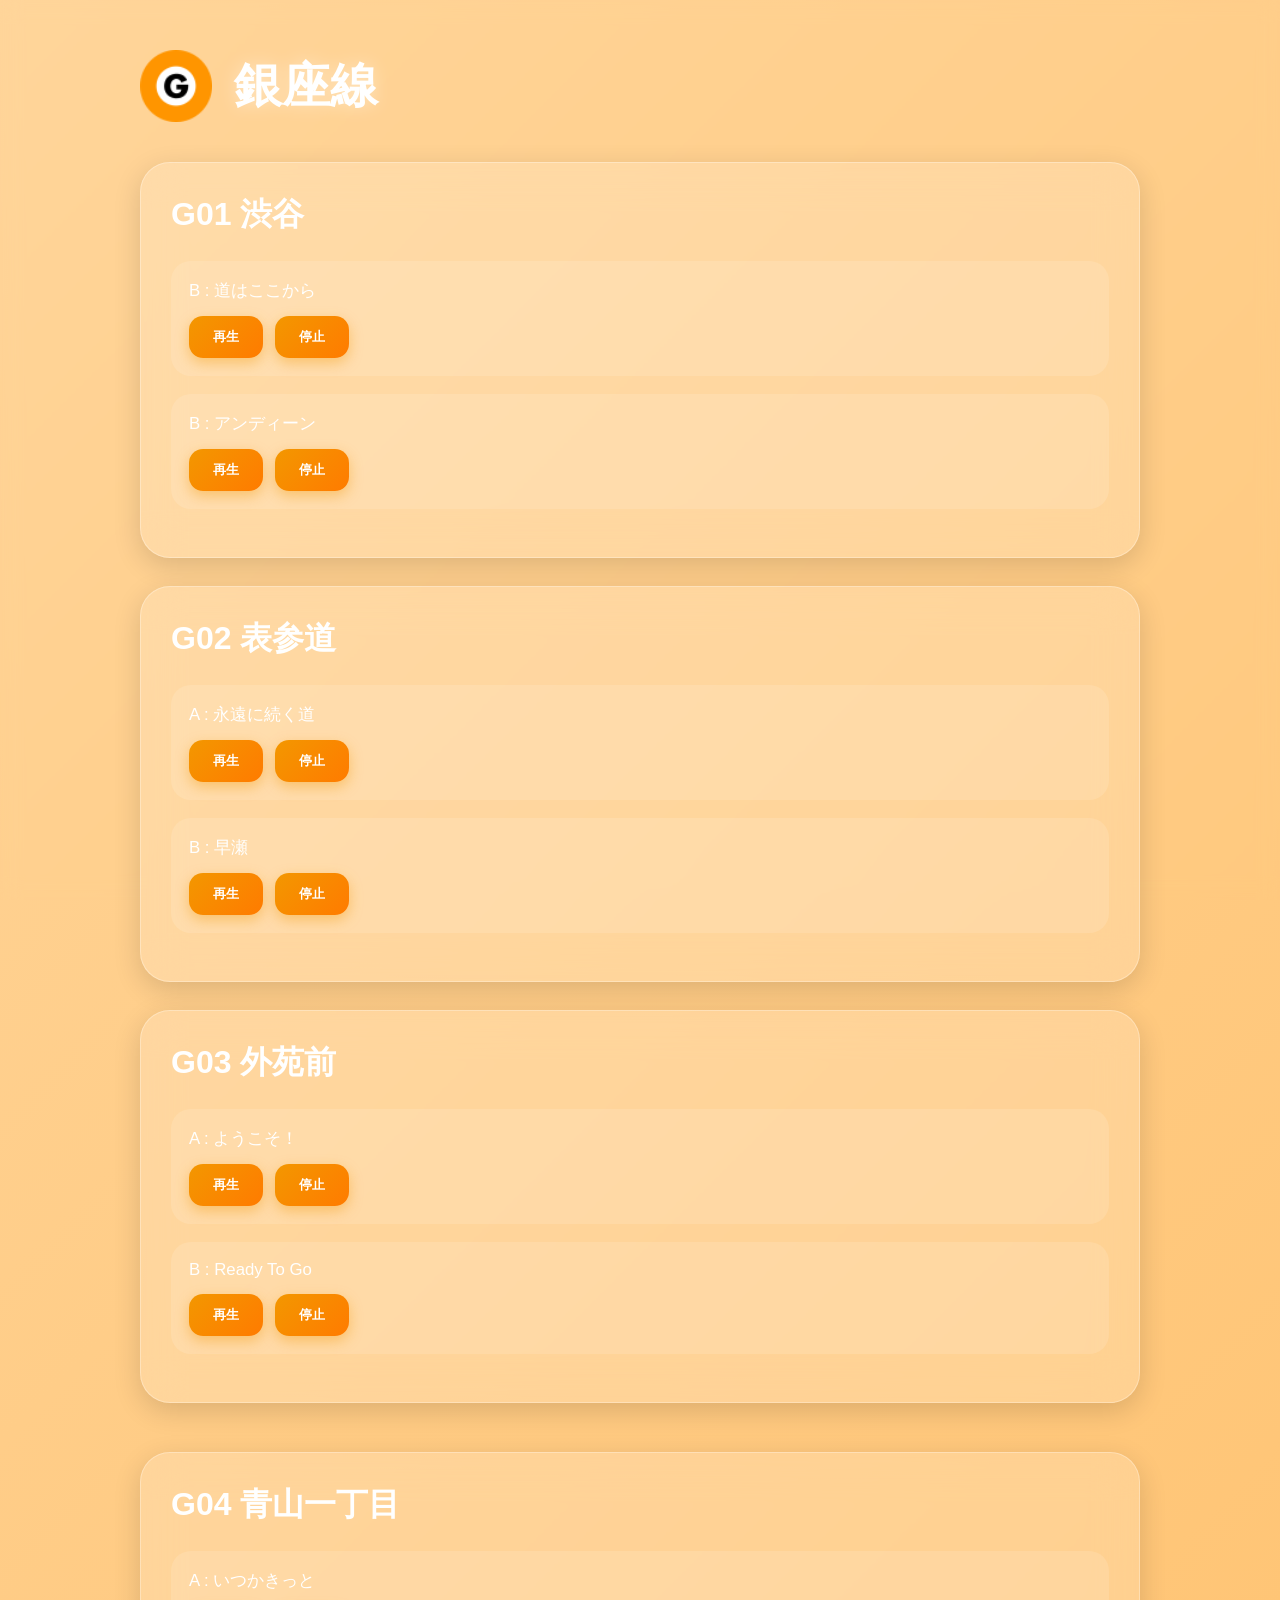
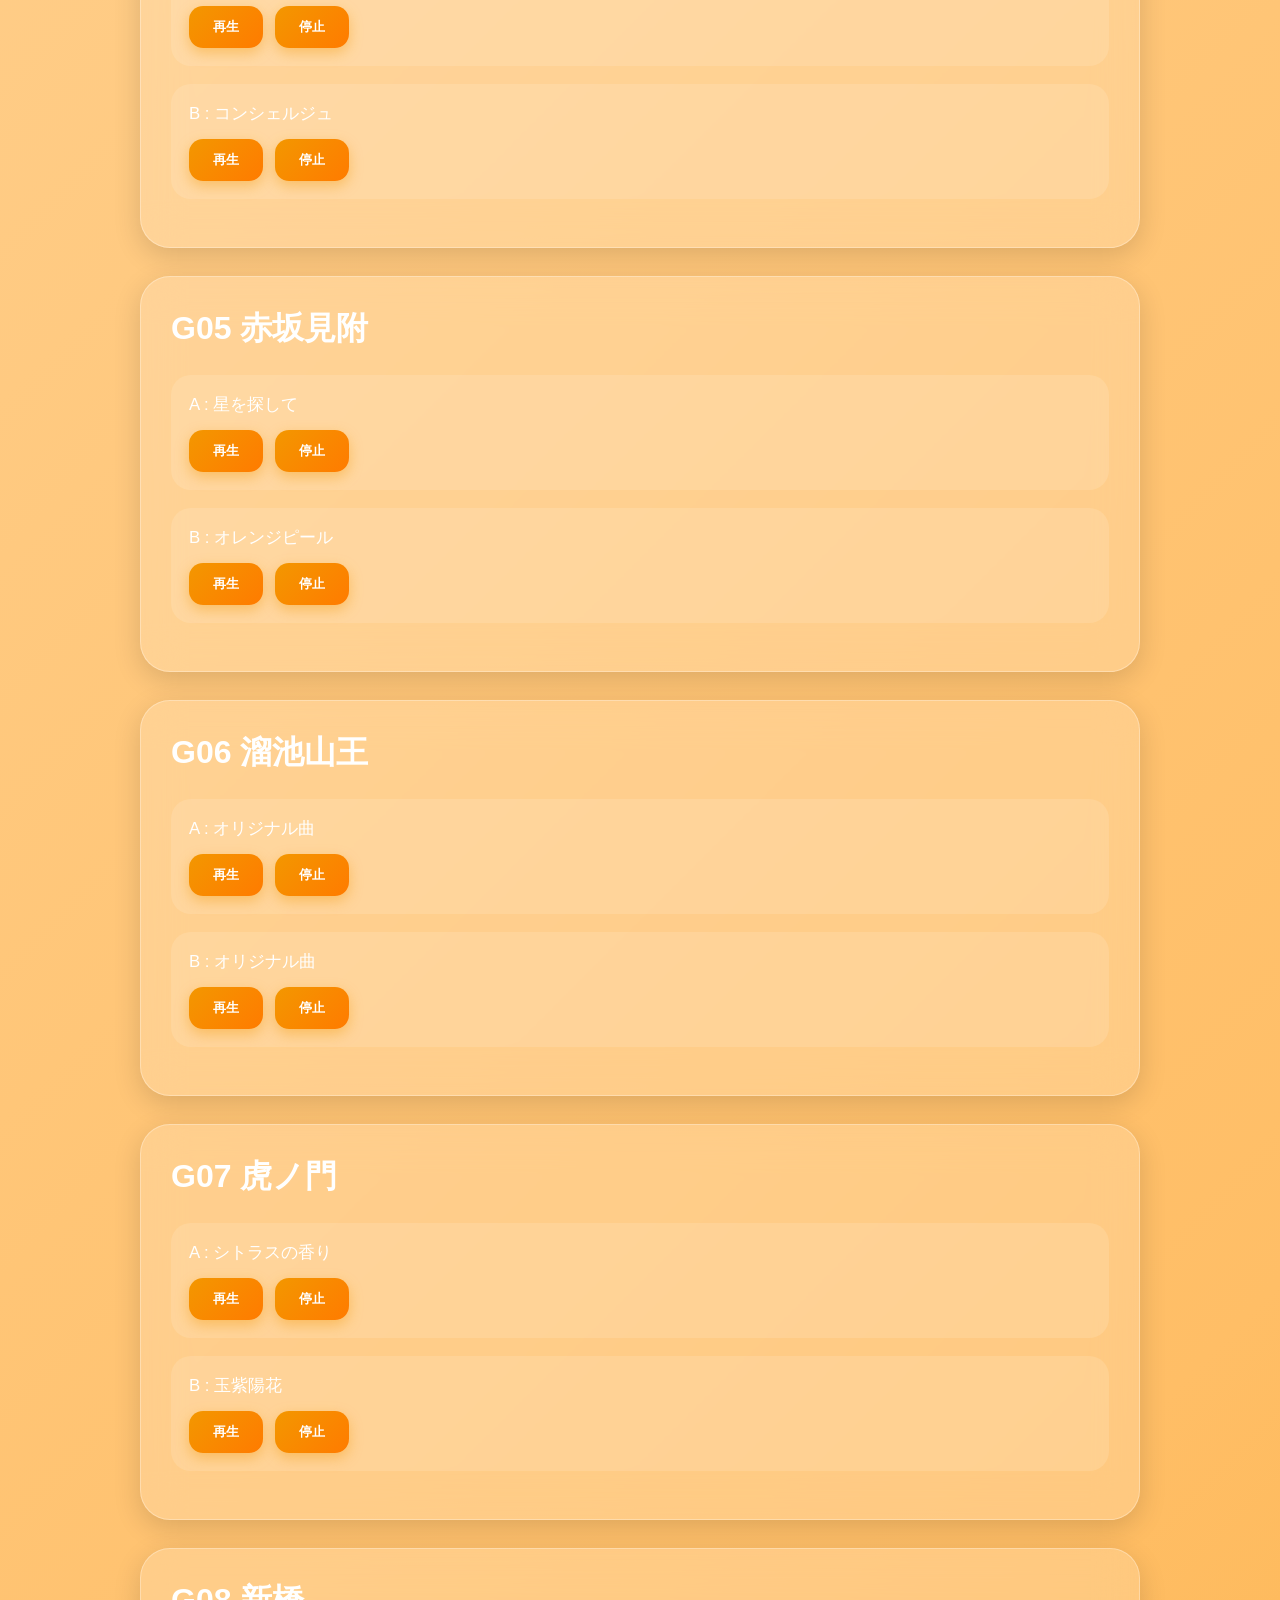
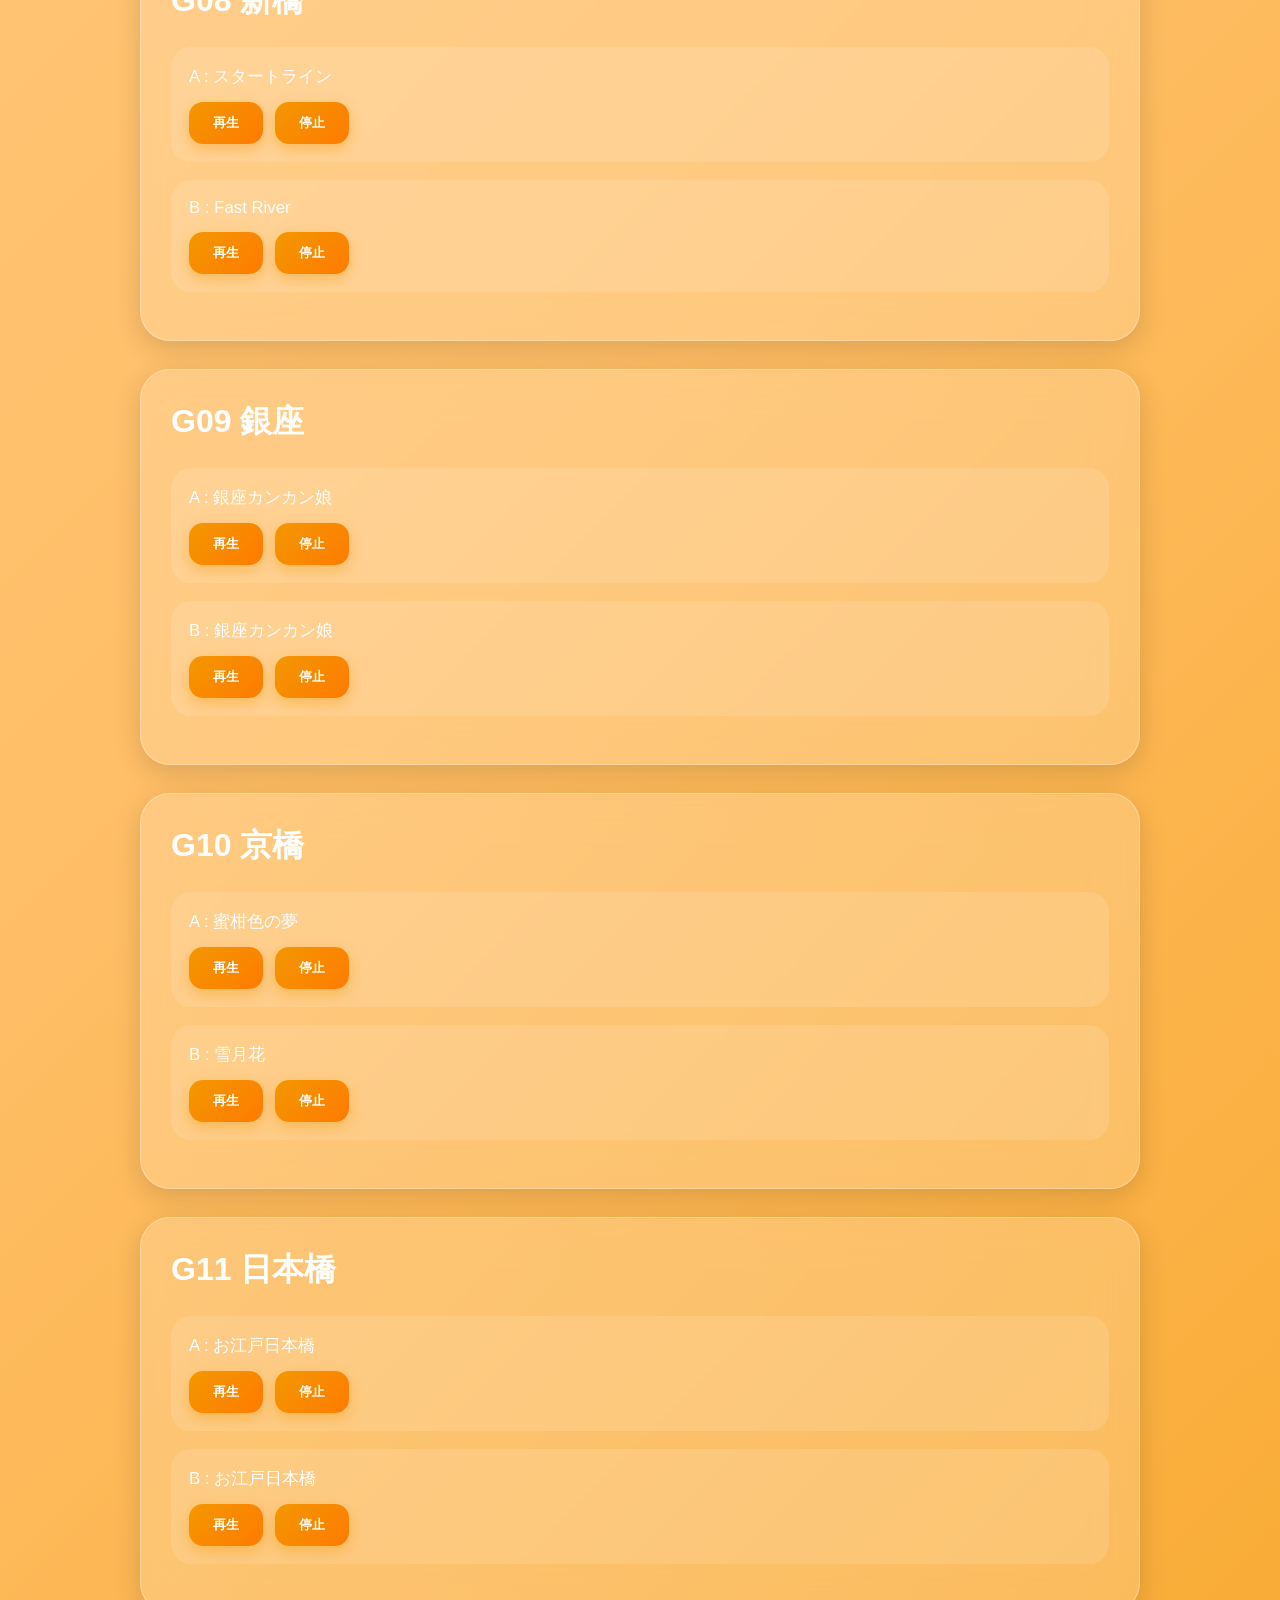
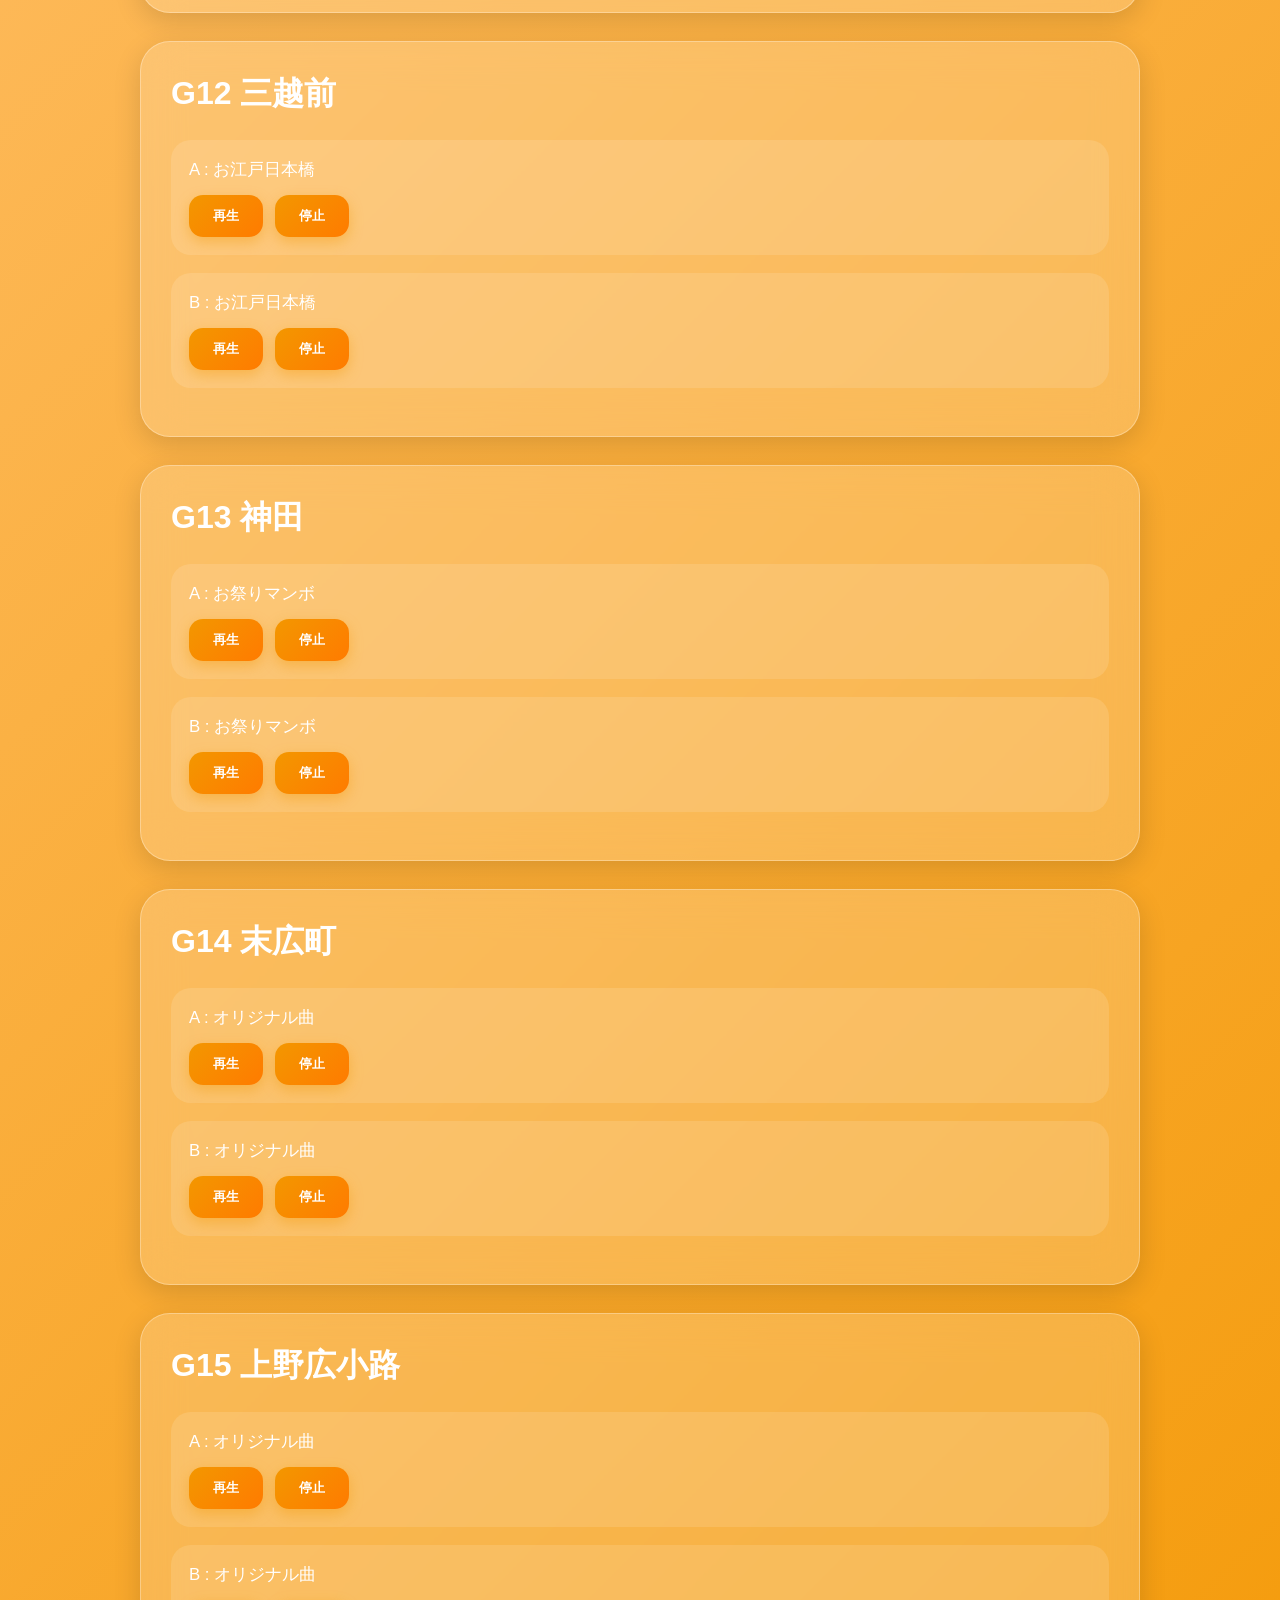
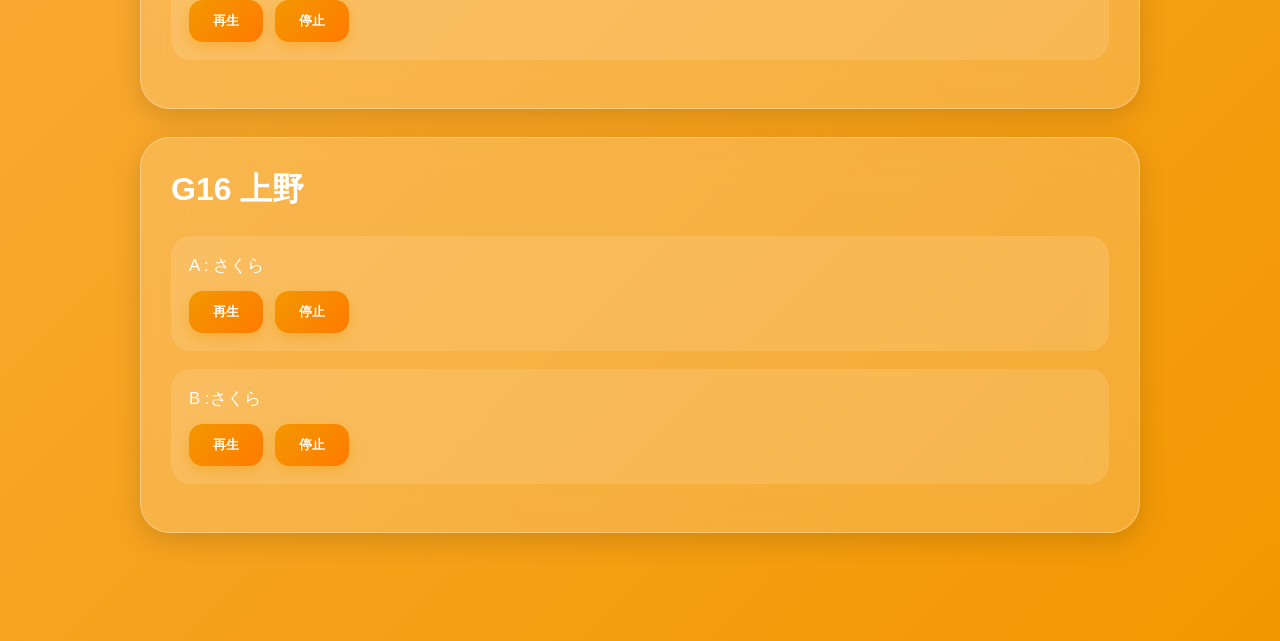
==== commit 50dfe753: "Update index.html" ====
--- a/ginza-line/index.html
+++ b/ginza-line/index.html
@@ -342,7 +342,7 @@
 </section>
   <section class="station-card">
   <h2 class="station-name">
-    G10 日本橋
+    G11 日本橋
   </h2>
   <div class="melody-item">
     <div class="melody-title">
@@ -517,7 +517,7 @@
     <div class="melody-title">
       B :さくら 
     </div>
-    <div c3lass="button-group">
+    <div class="button-group">
       <button onclick="playMusic('audio/G16B1.mp3')">
         再生
       </button>
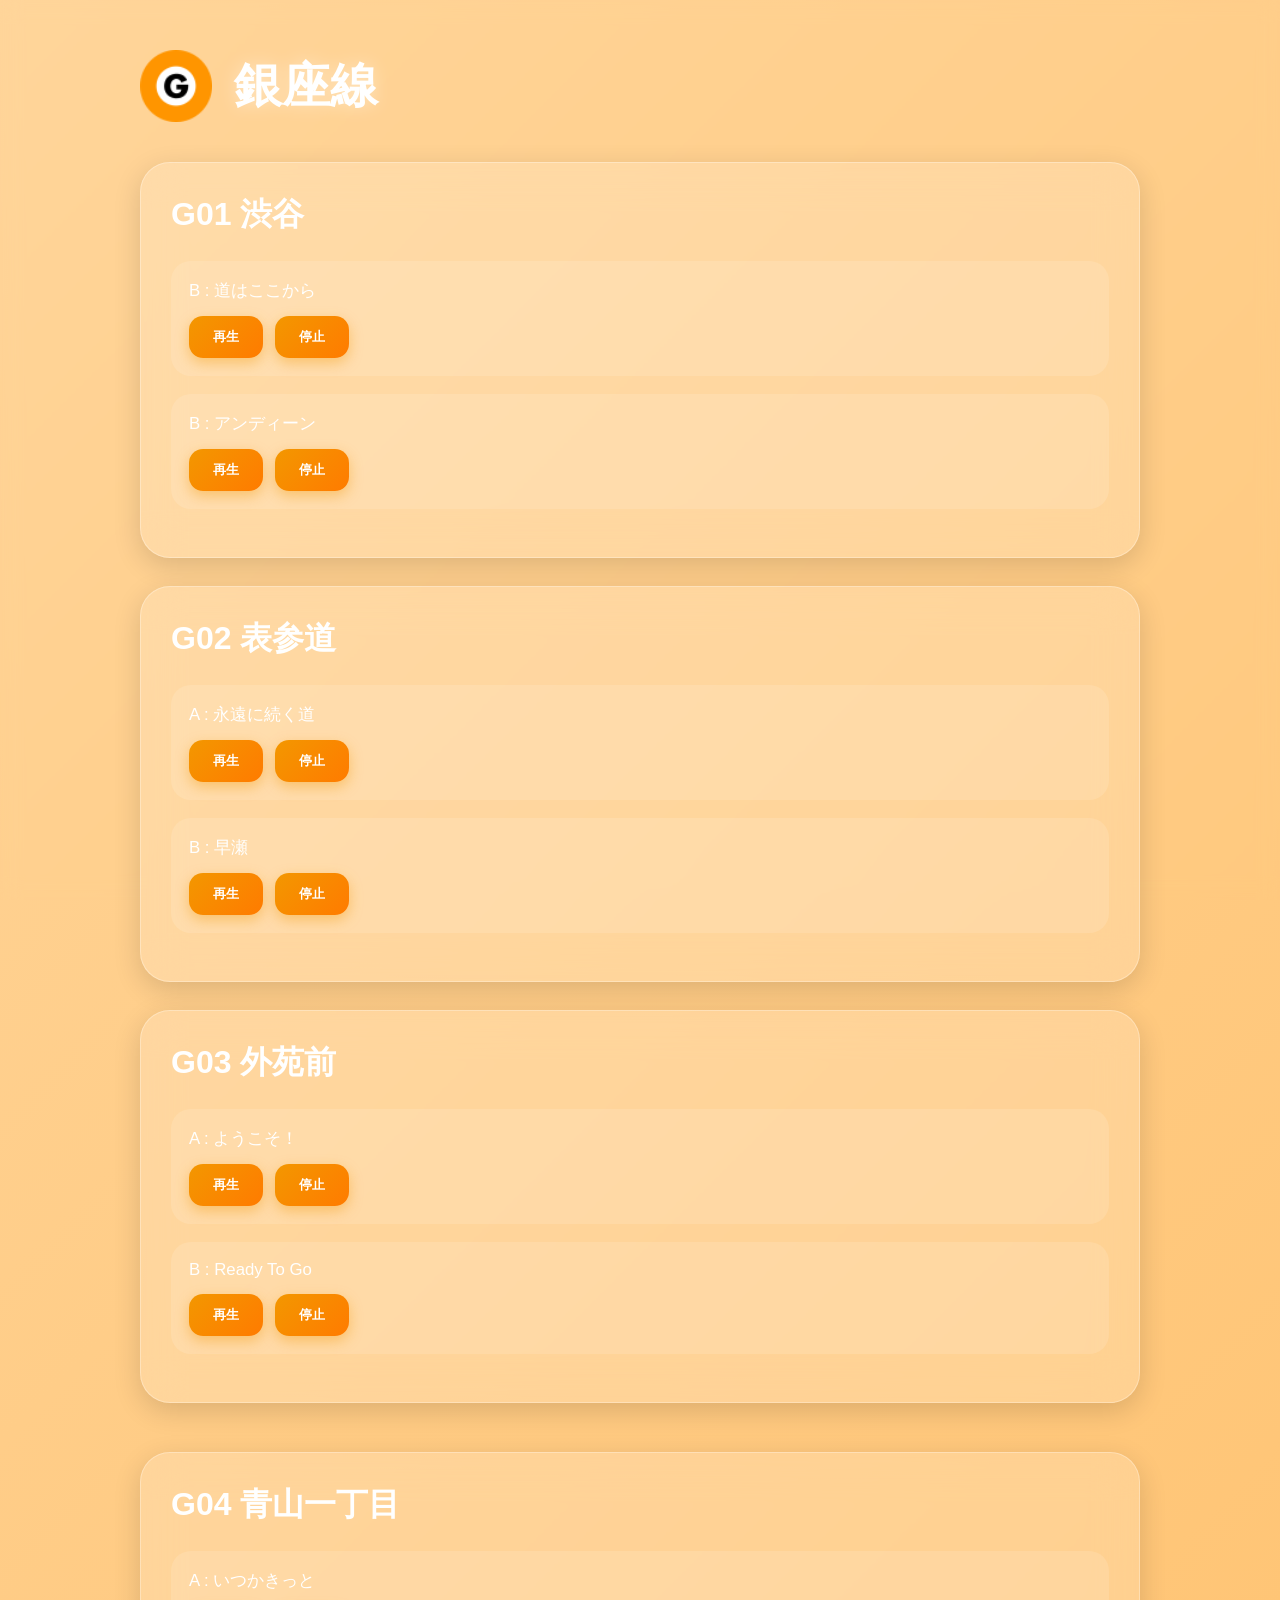
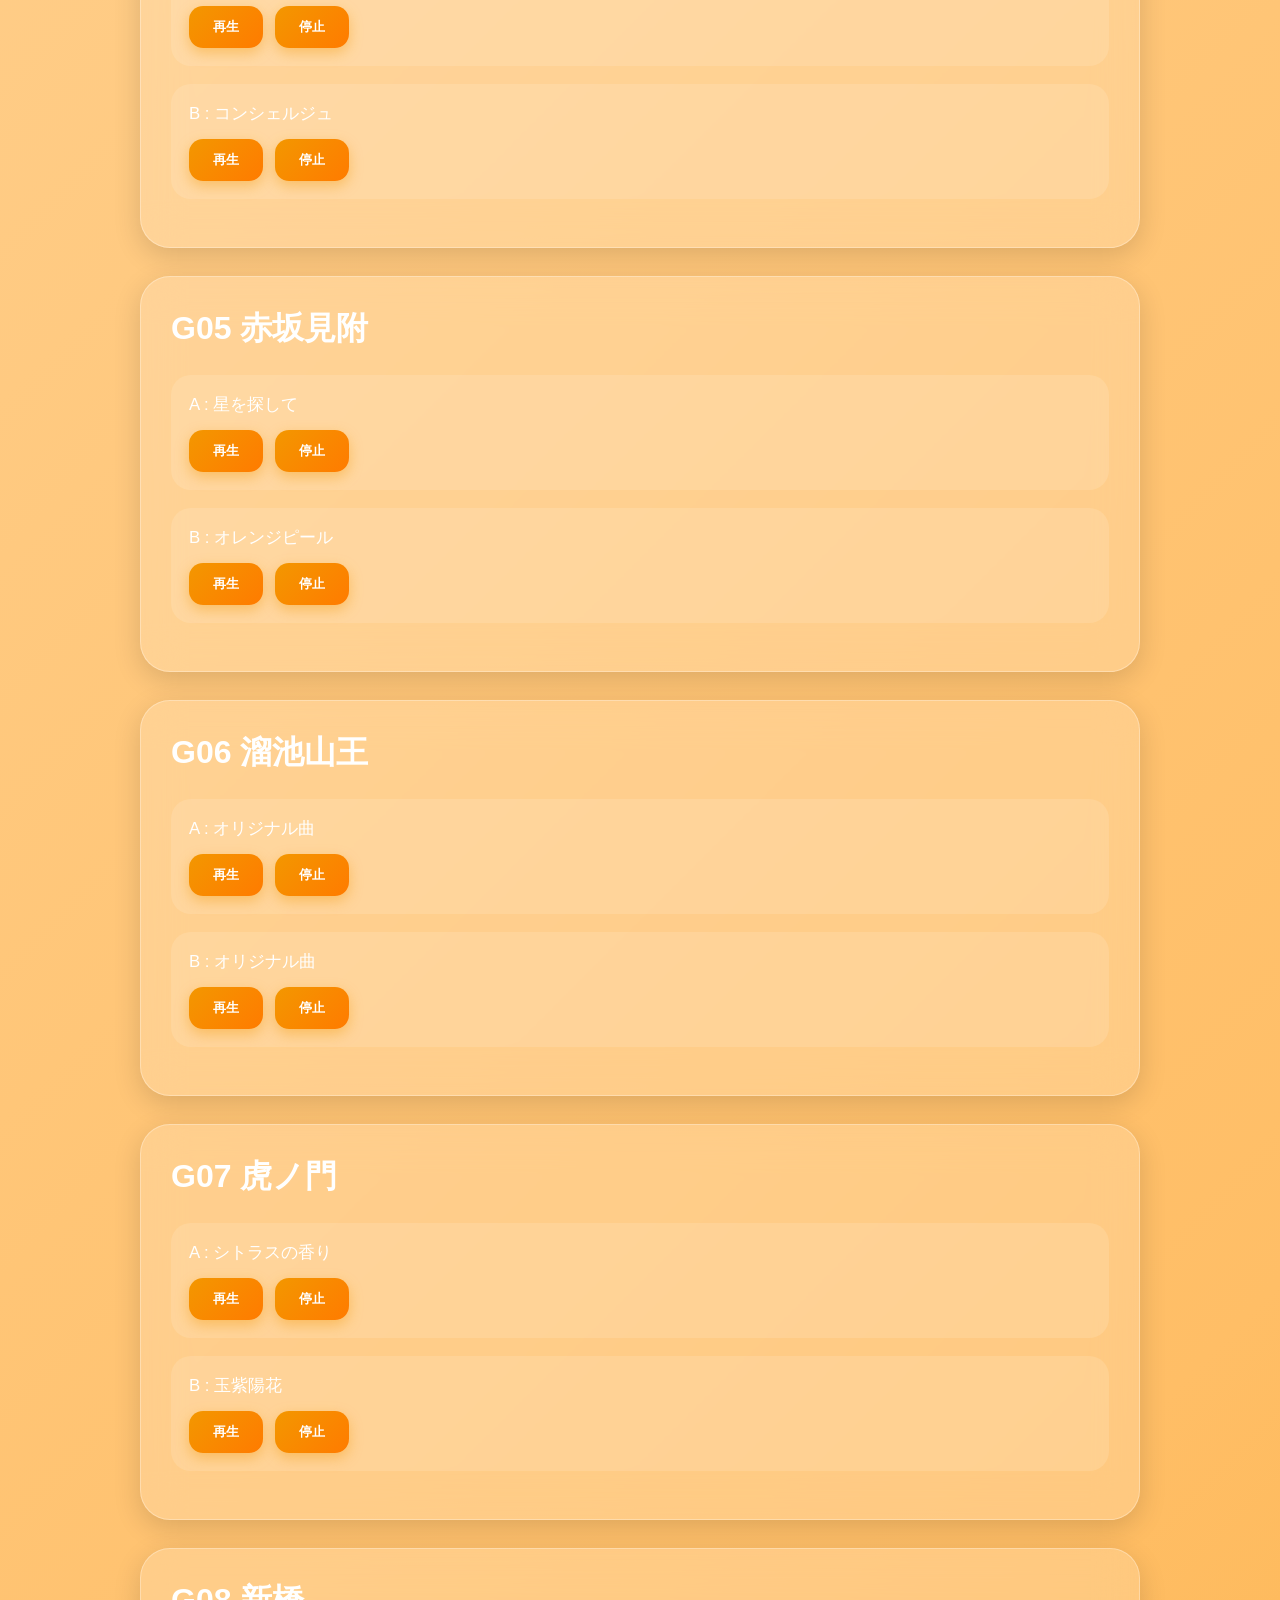
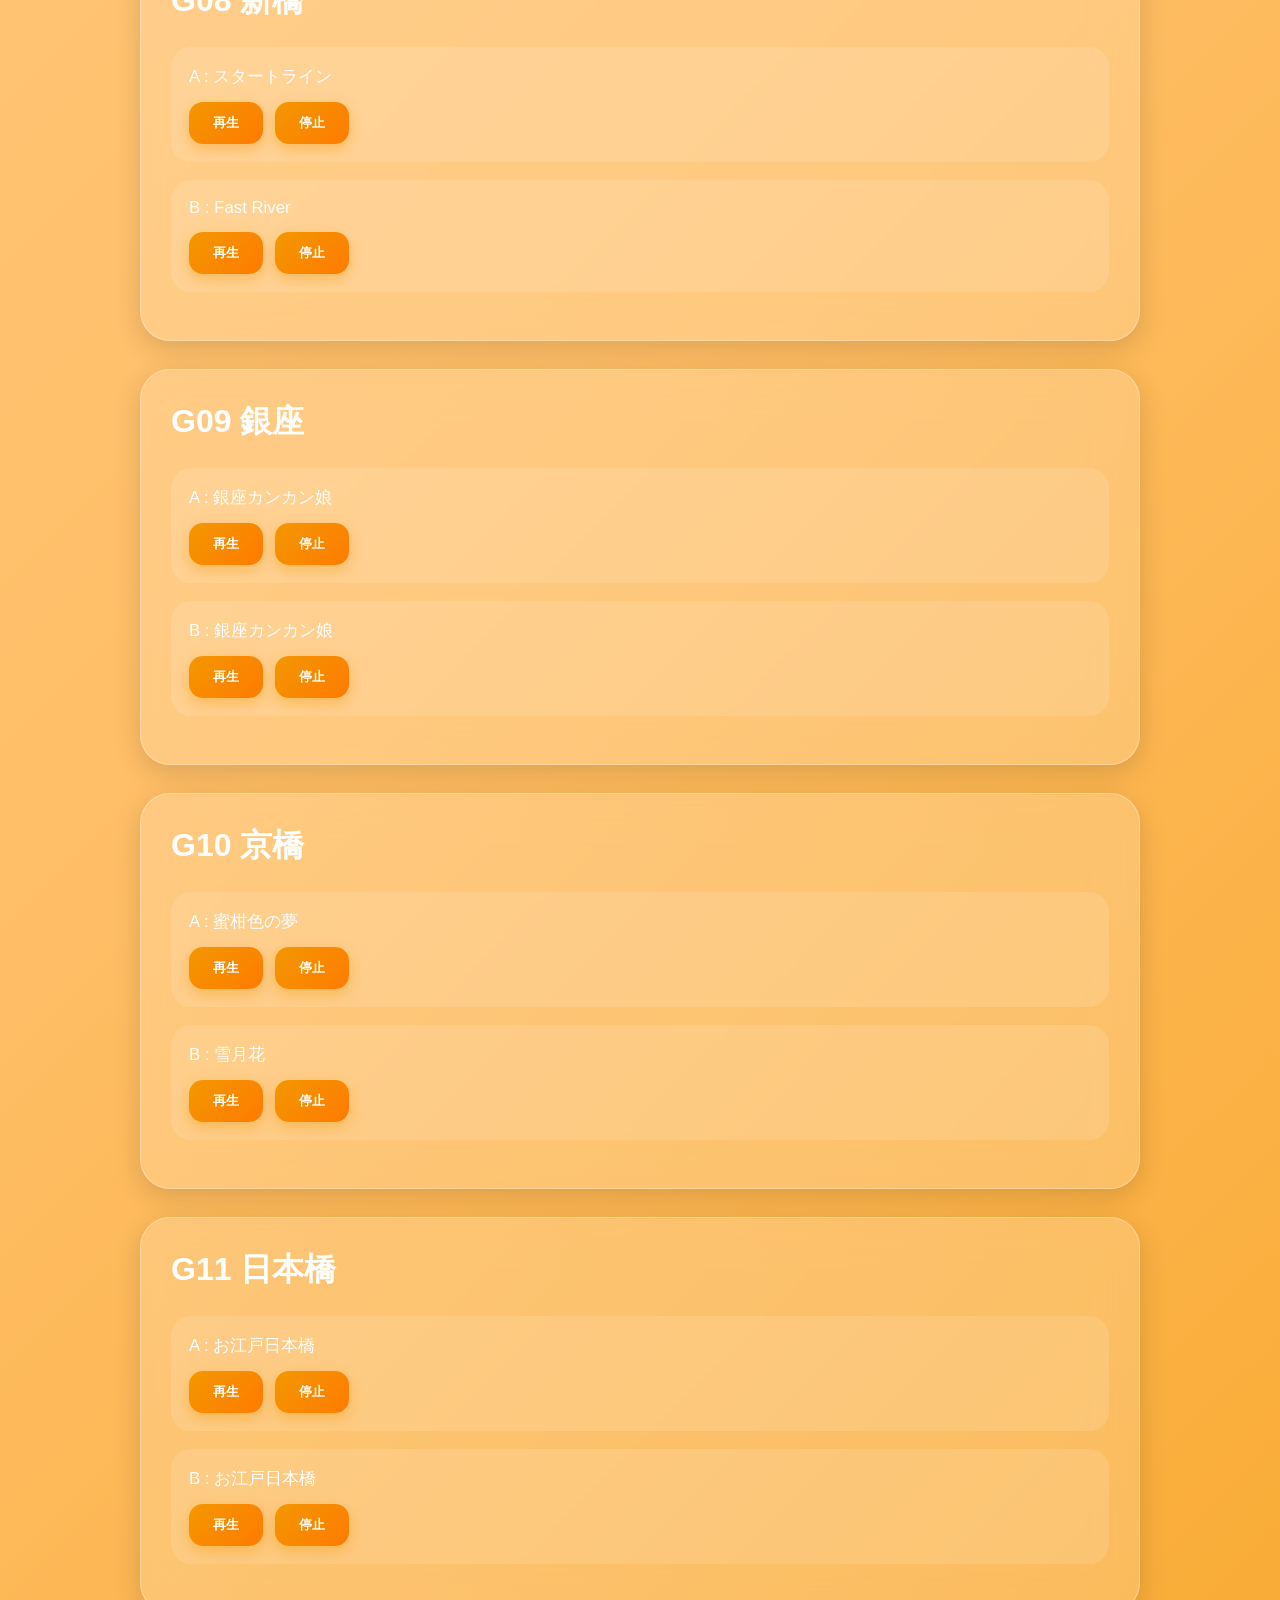
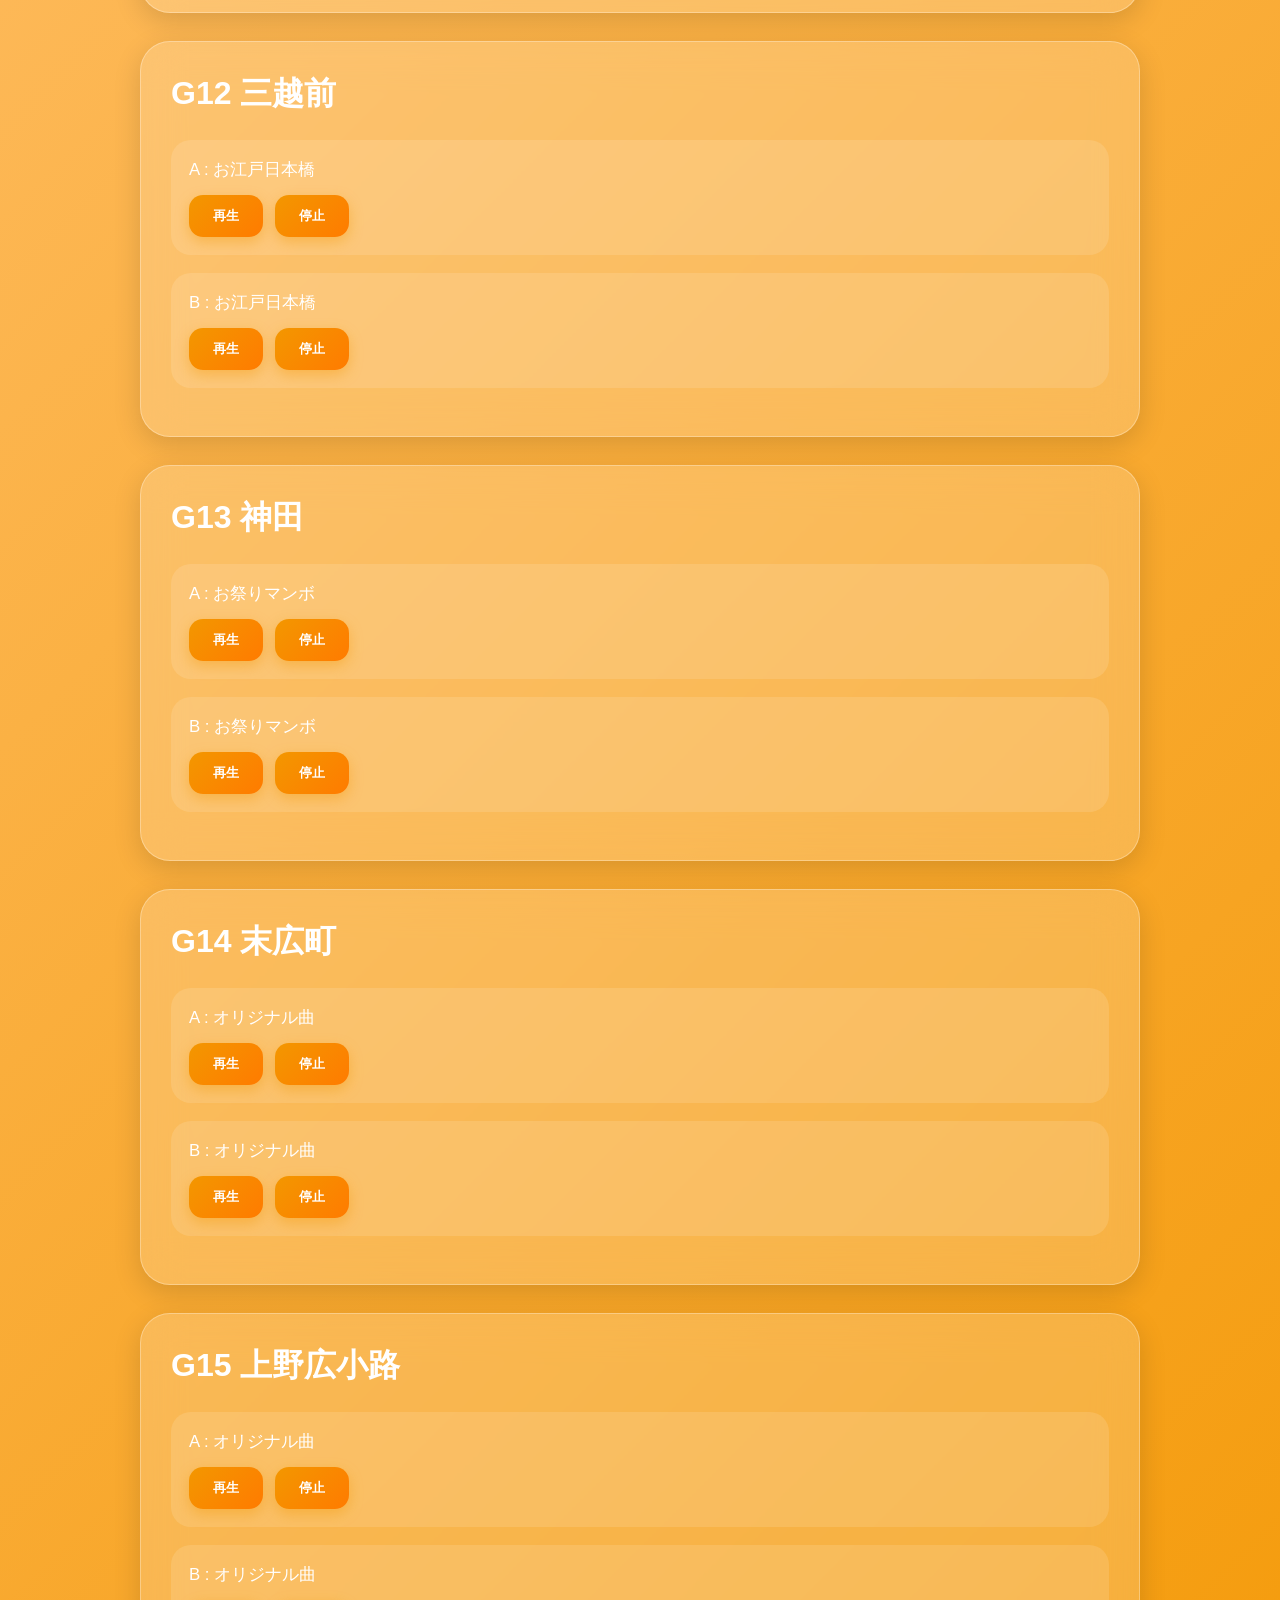
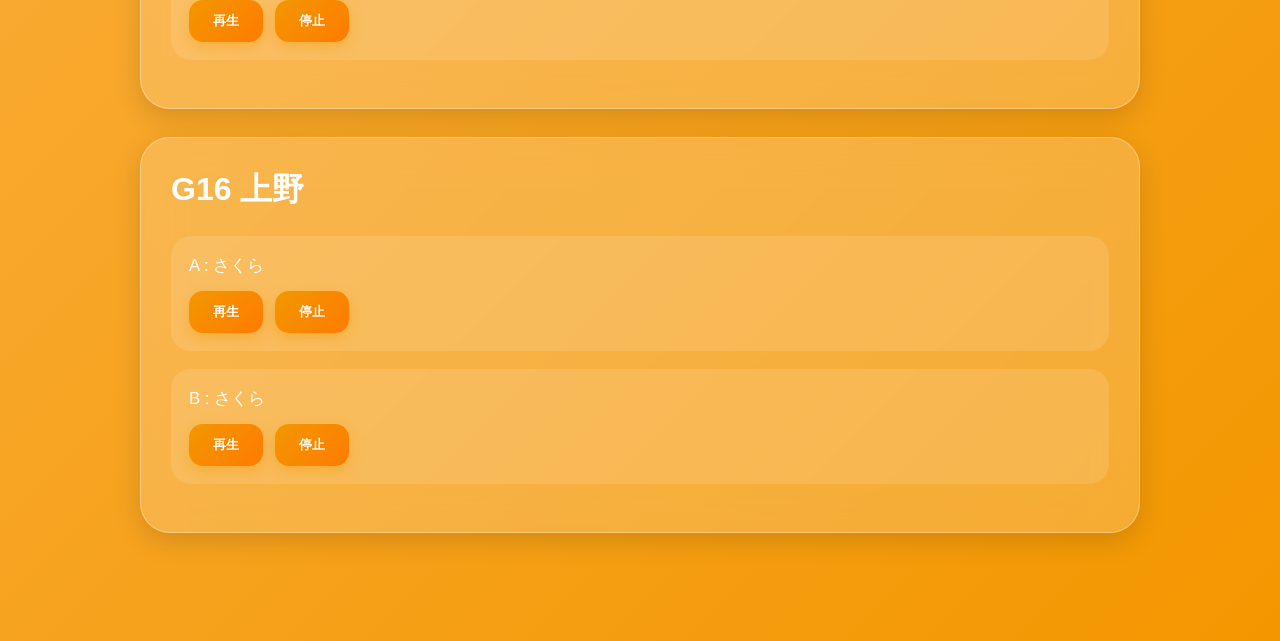
==== commit 664237c0: "Update index.html" ====
--- a/ginza-line/index.html
+++ b/ginza-line/index.html
@@ -515,7 +515,7 @@
   </div>
       <div class="melody-item">
     <div class="melody-title">
-      B :さくら 
+      B : さくら 
     </div>
     <div class="button-group">
       <button onclick="playMusic('audio/G16B1.mp3')">
